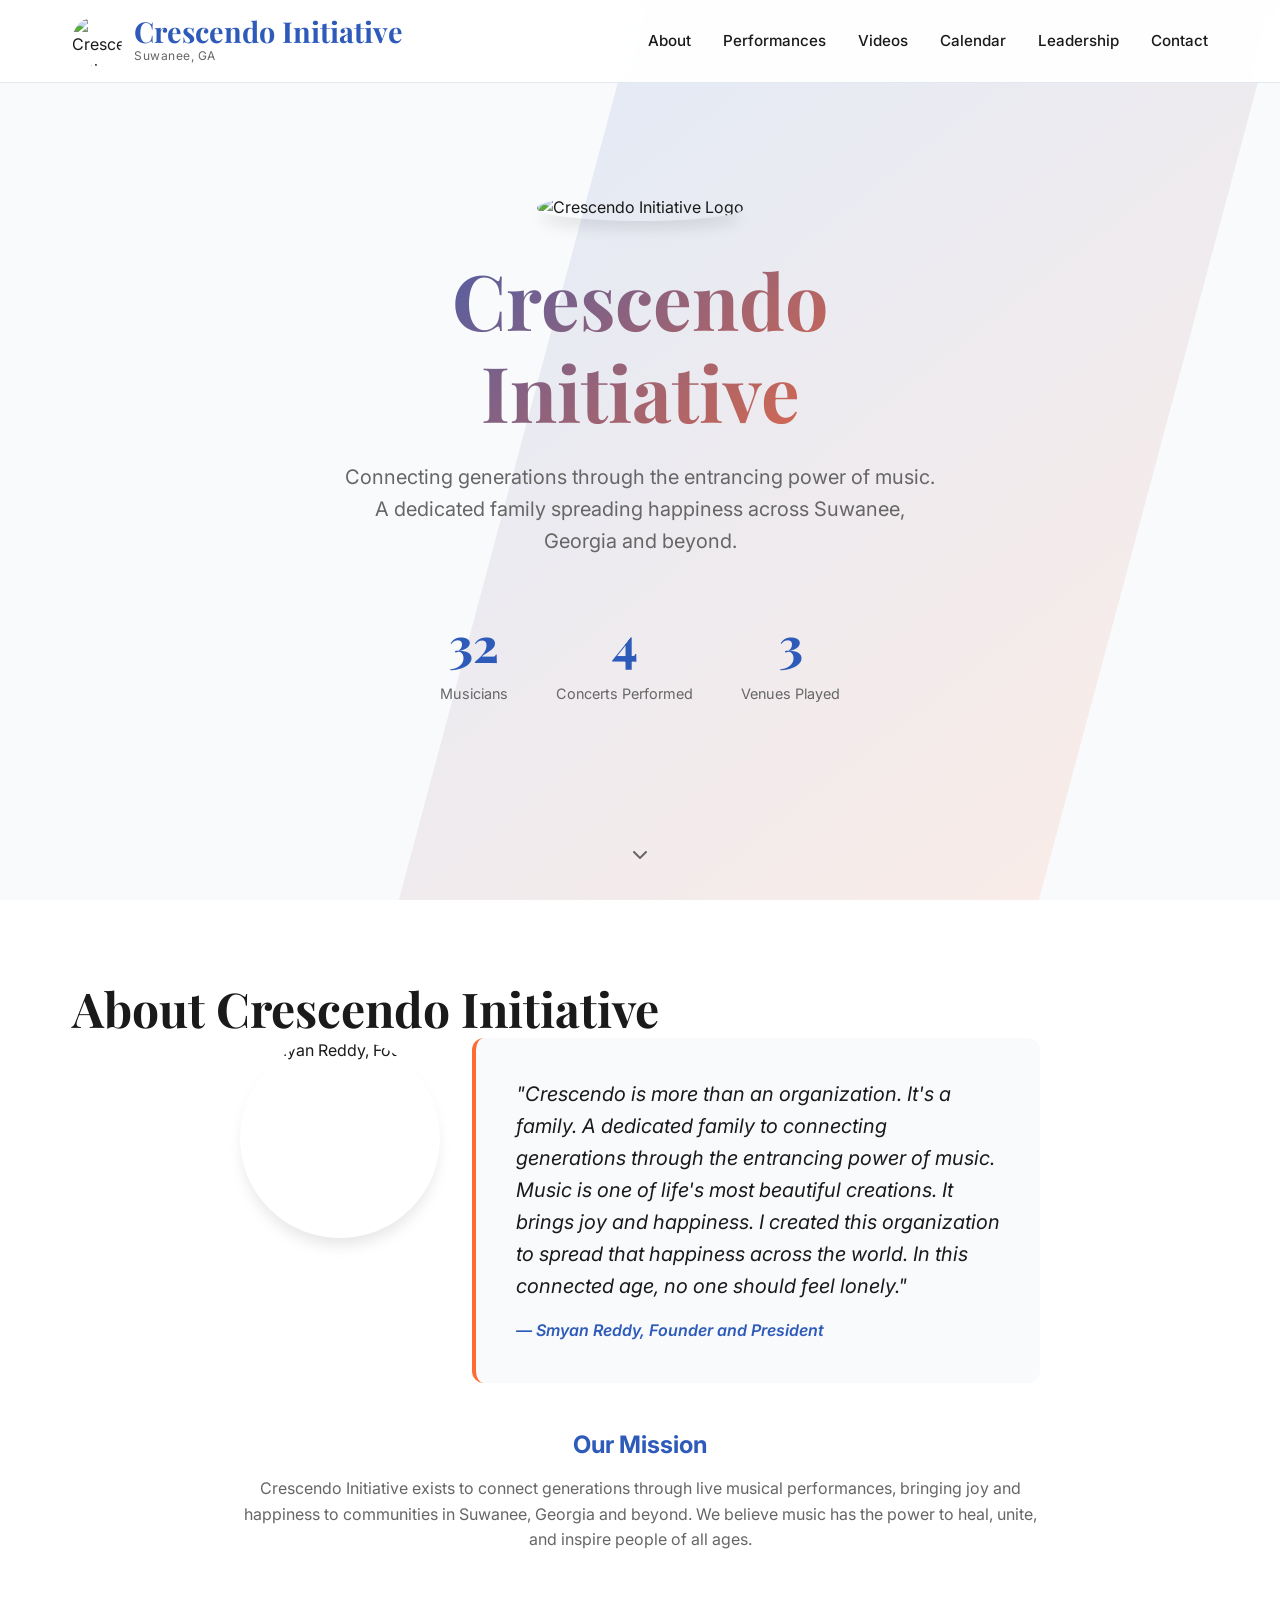
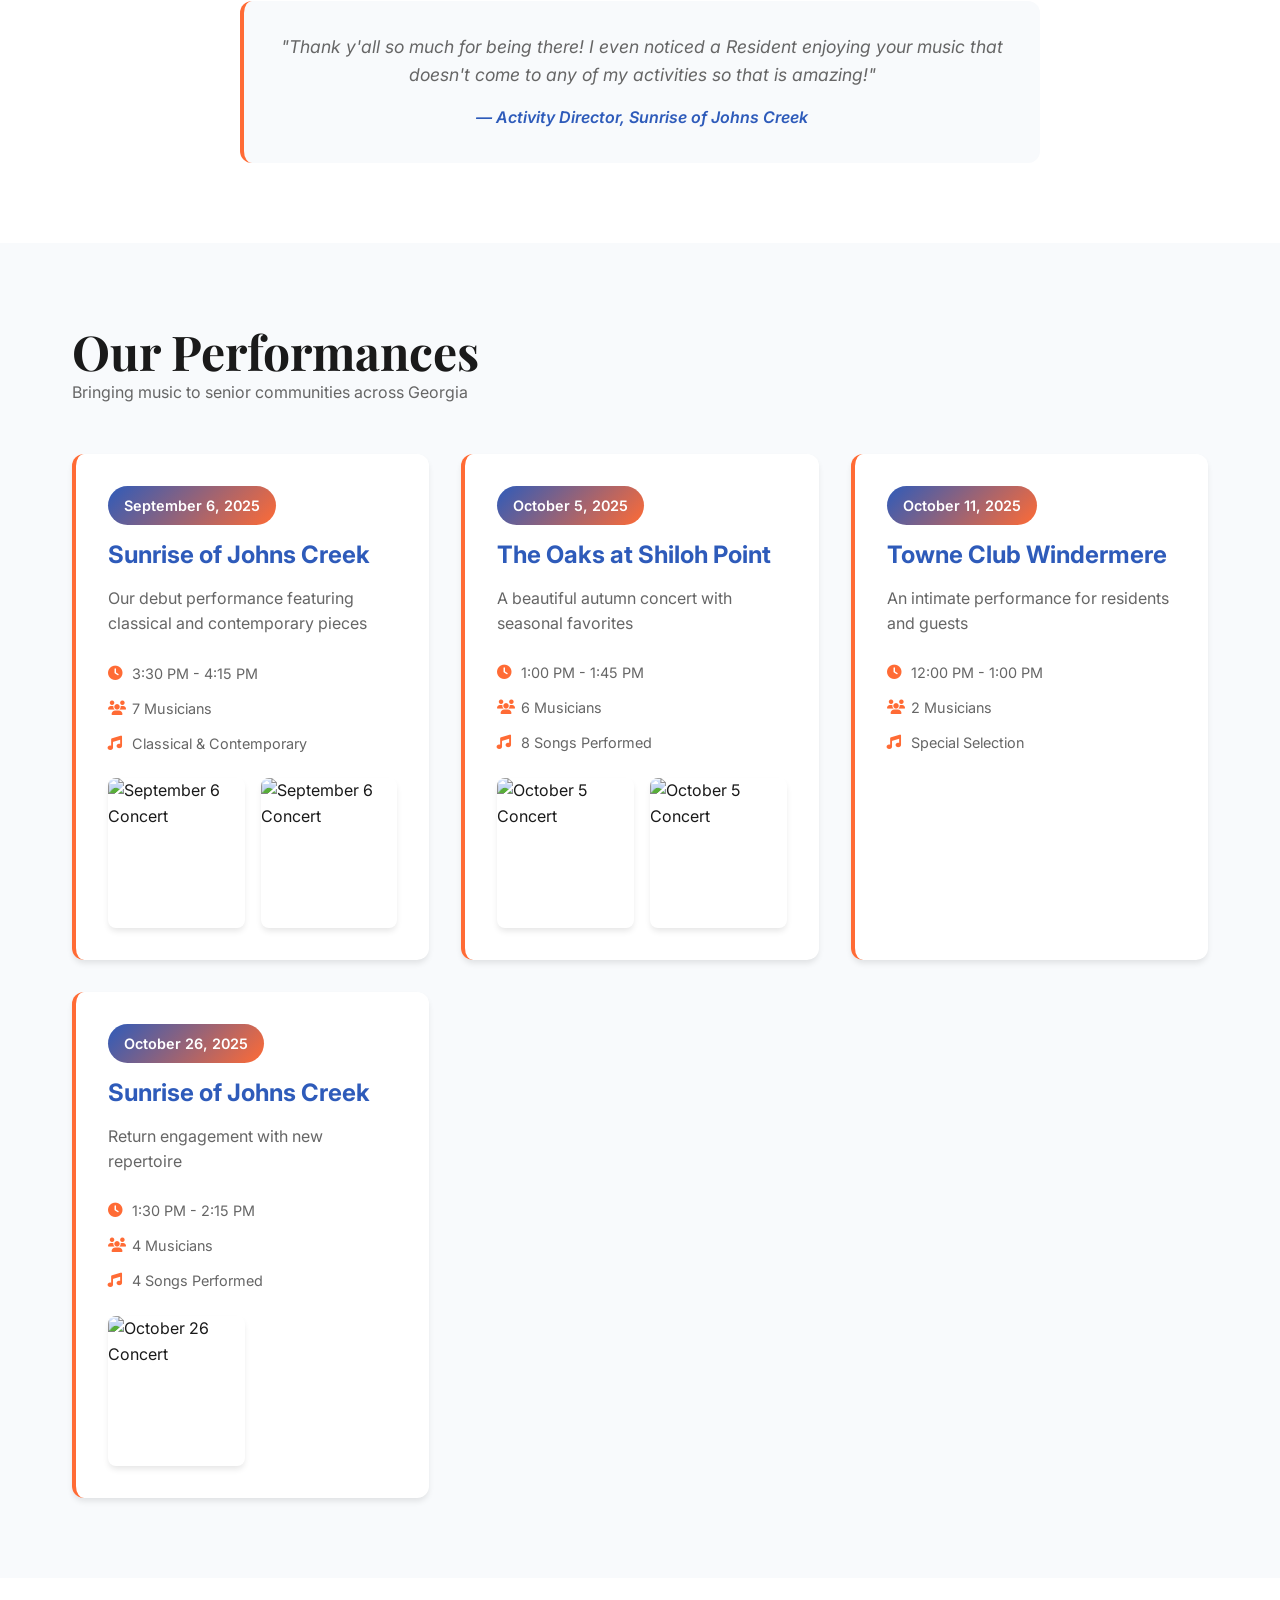
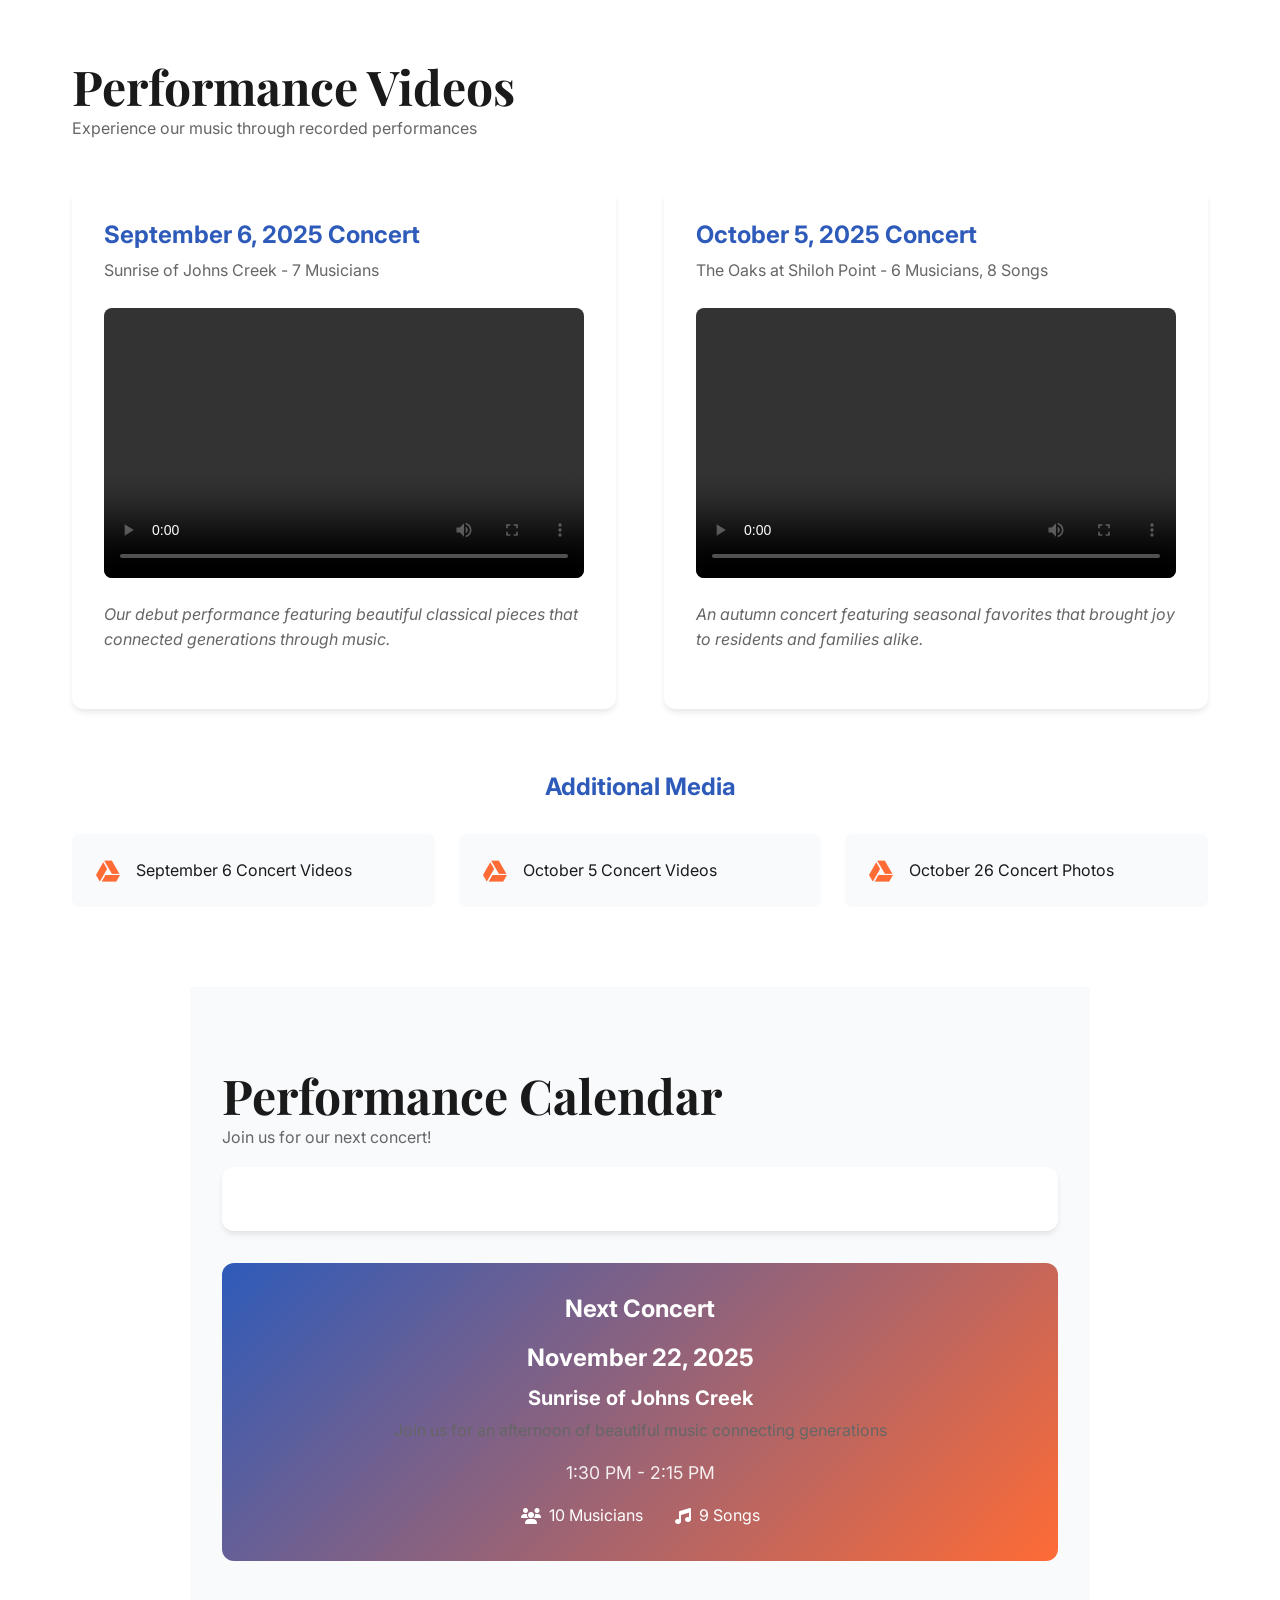
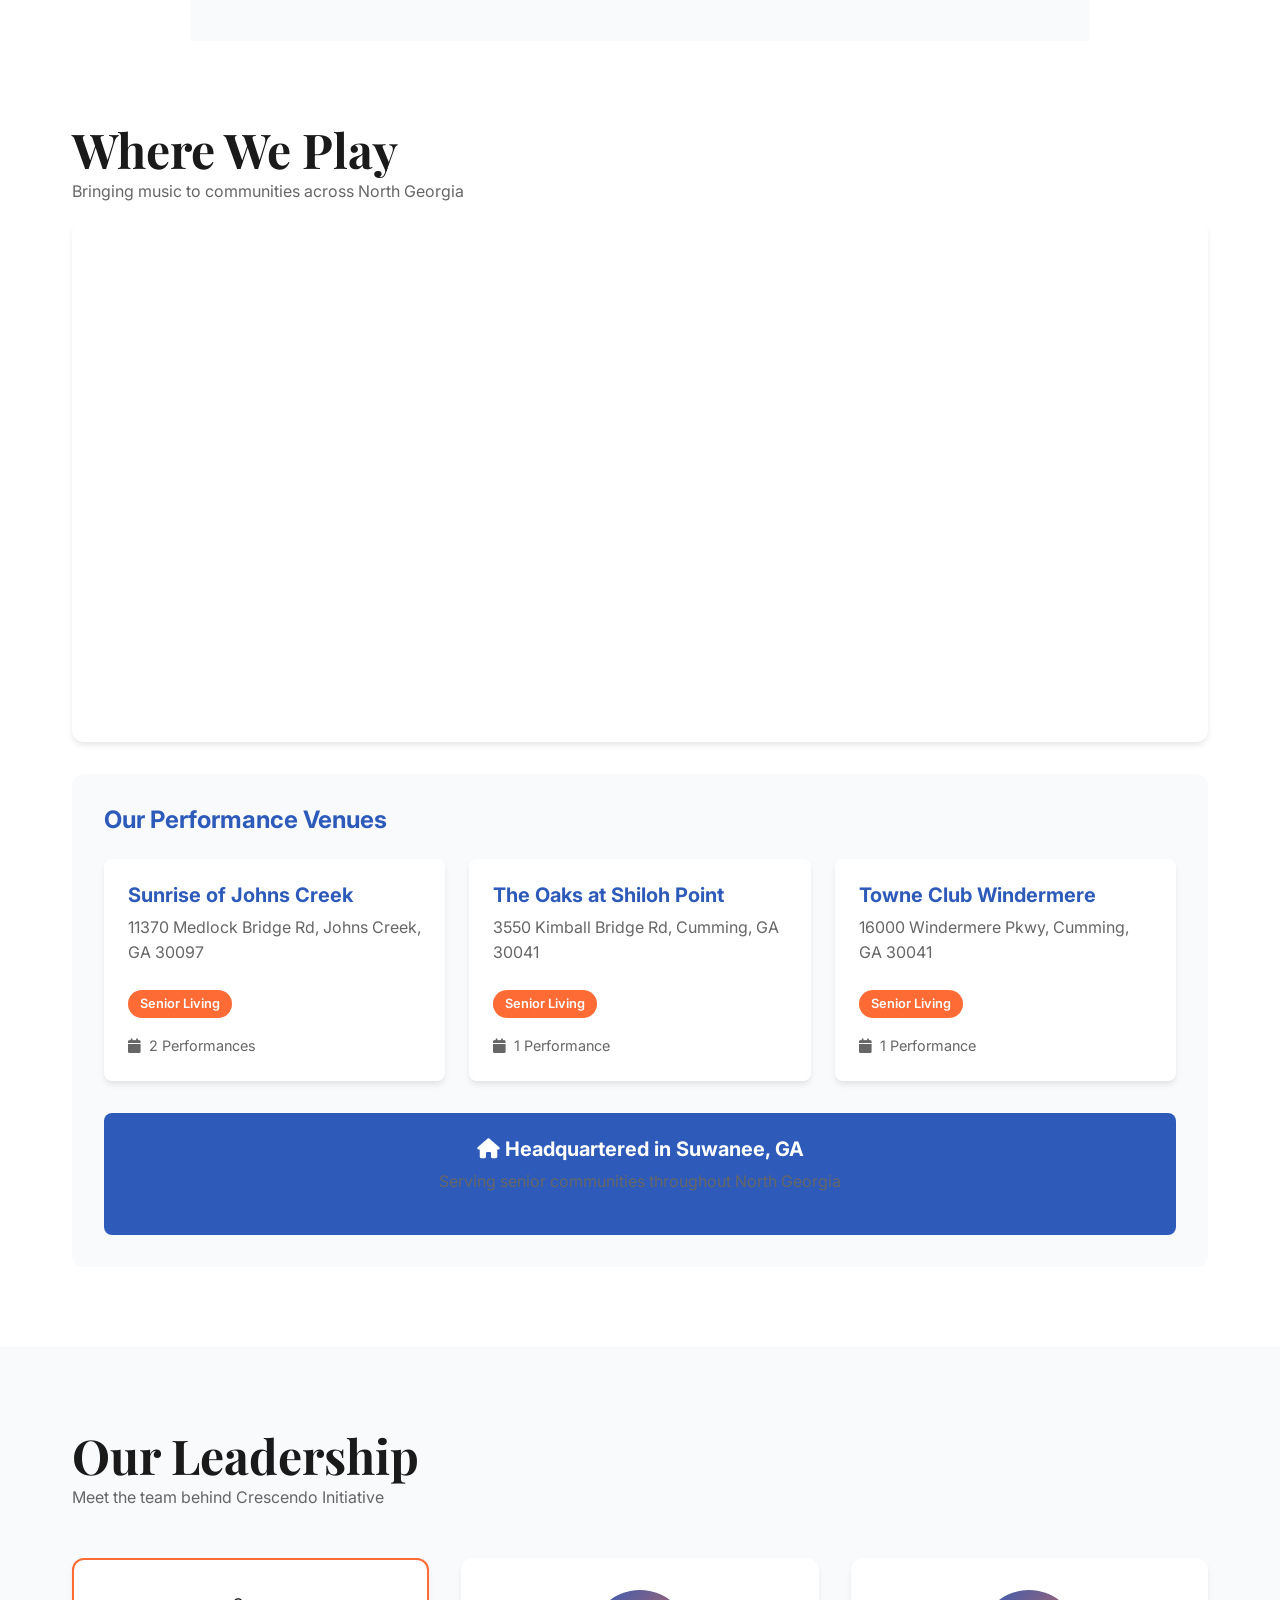
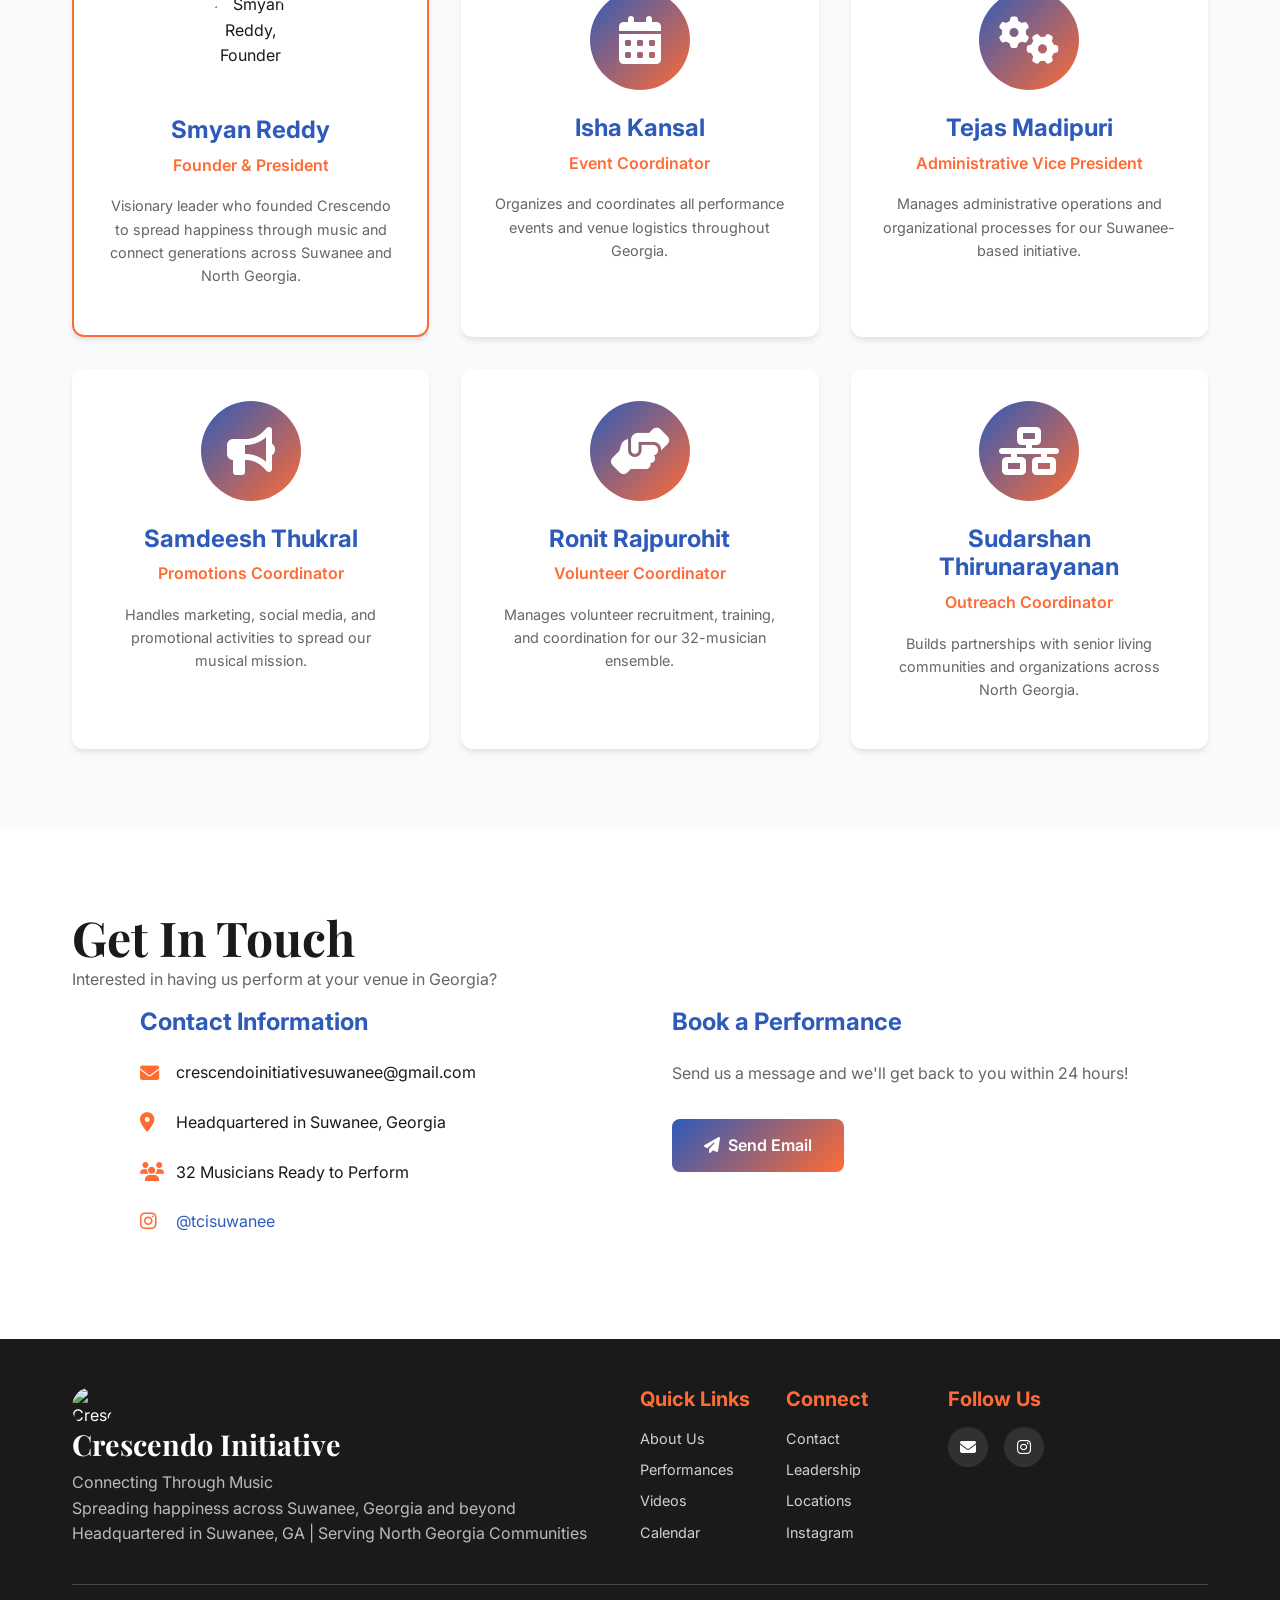
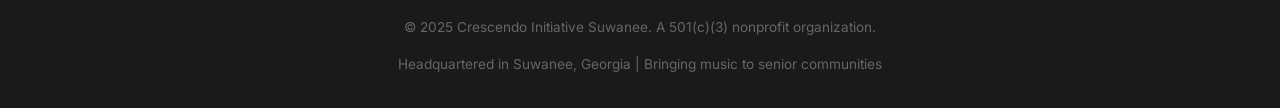
==== index.html @ d4eea83e "Add files via upload" ====
<!DOCTYPE html>
<html lang="en">
<head>
    <meta charset="UTF-8">
    <meta name="viewport" content="width=device-width, initial-scale=1.0">
    <meta name="description" content="Crescendo - Connecting generations through the entrancing power of music. A dedicated family spreading happiness across the world.">
    
    <!-- Open Graph -->
    <meta property="og:title" content="Crescendo - Connecting Through Music">
    <meta property="og:description" content="Join our musical family connecting generations through live performances in Suwanee, GA.">
    <meta property="og:type" content="website">
    <meta property="og:url" content="https://crescendoinitiativesuwanee.org">
    <meta property="og:image" content="images/logo-official.jpg">
    
    <title>Crescendo Initiative Suwanee - Connecting Through Music</title>
    
    <!-- Google Fonts -->
    <link rel="preconnect" href="https://fonts.googleapis.com">
    <link rel="preconnect" href="https://fonts.gstatic.com" crossorigin>
    <link href="https://fonts.googleapis.com/css2?family=Inter:wght@400;500;600;700;800&family=Playfair+Display:wght@400;500;600;700&display=swap" rel="stylesheet">
    
    <!-- Font Awesome -->
    <link rel="stylesheet" href="https://cdnjs.cloudflare.com/ajax/libs/font-awesome/6.4.0/css/all.min.css">
    
    <!-- AOS Animation -->
    <link href="https://unpkg.com/aos@2.3.1/dist/aos.css" rel="stylesheet">
    
    <!-- FullCalendar -->
    <link href='https://cdn.jsdelivr.net/npm/fullcalendar@5.11.3/main.min.css' rel='stylesheet' />
    
    <!-- Main CSS -->
    <link rel="stylesheet" href="style.css">
</head>
<body>
    <!-- Navigation -->
    <nav class="navbar">
        <div class="container">
            <div class="nav-brand">
                <a href="#home">
                    <img src="images/logo-official.jpg" alt="Crescendo Initiative Logo" class="logo-img">
                    <div class="logo-text">
                        <span class="logo-main">Crescendo Initiative</span>
                        <span class="logo-sub">Suwanee, GA</span>
                    </div>
                </a>
            </div>
            <ul class="nav-menu">
                <li><a href="#about">About</a></li>
                <li><a href="#performances">Performances</a></li>
                <li><a href="#videos">Videos</a></li>
                <li><a href="#calendar">Calendar</a></li>
                <li><a href="#leadership">Leadership</a></li>
                <li><a href="#contact">Contact</a></li>
            </ul>
            <div class="hamburger">
                <span></span><span></span><span></span>
            </div>
        </div>
    </nav>

    <!-- Hero Section -->
    <section id="hero" class="hero">
        <div class="hero-gradient"></div>
        <div class="container">
            <div class="hero-content" data-aos="fade-up" data-aos-duration="1000">
                <img src="images/logo-official.jpg" alt="Crescendo Initiative Logo" class="hero-logo" data-aos="zoom-in" data-aos-delay="200">
                <h1 class="hero-title">Crescendo Initiative</h1>
                <p class="hero-subtitle">Connecting generations through the entrancing power of music. A dedicated family spreading happiness across Suwanee, Georgia and beyond.</p>
                <div class="hero-stats">
                    <div class="stat-item" data-aos="fade-up" data-aos-delay="200">
                        <span class="stat-number">32</span>
                        <span class="stat-label">Musicians</span>
                    </div>
                    <div class="stat-item" data-aos="fade-up" data-aos-delay="400">
                        <span class="stat-number">4</span>
                        <span class="stat-label">Concerts Performed</span>
                    </div>
                    <div class="stat-item" data-aos="fade-up" data-aos-delay="600">
                        <span class="stat-number">3</span>
                        <span class="stat-label">Venues Played</span>
                    </div>
                </div>
            </div>
        </div>
        <div class="scroll-indicator">
            <i class="fas fa-chevron-down"></i>
        </div>
    </section>

    <!-- About Section -->
    <section id="about" class="about">
        <div class="container">
            <h2 class="section-title" data-aos="fade-up">About Crescendo Initiative</h2>
            <div class="about-content" data-aos="fade-up" data-aos-delay="200">
                <div class="founder-section">
                    <img src="images/founder-photo.jpg" alt="Smyan Reddy, Founder" class="founder-photo" data-aos="fade-right" data-aos-delay="300">
                    <div class="founder-quote" data-aos="fade-left" data-aos-delay="400">
                        <p>"Crescendo is more than an organization. It's a family. A dedicated family to connecting generations through the entrancing power of music. Music is one of life's most beautiful creations. It brings joy and happiness. I created this organization to spread that happiness across the world. In this connected age, no one should feel lonely."</p>
                        <cite>— Smyan Reddy, Founder and President</cite>
                    </div>
                </div>
                
                <div class="mission-statement" data-aos="fade-up" data-aos-delay="500">
                    <h3>Our Mission</h3>
                    <p>Crescendo Initiative exists to connect generations through live musical performances, bringing joy and happiness to communities in Suwanee, Georgia and beyond. We believe music has the power to heal, unite, and inspire people of all ages.</p>
                </div>

                <div class="testimonial" data-aos="fade-up" data-aos-delay="600">
                    <blockquote>
                        <p>"Thank y'all so much for being there! I even noticed a Resident enjoying your music that doesn't come to any of my activities so that is amazing!"</p>
                        <cite>— Activity Director, Sunrise of Johns Creek</cite>
                    </blockquote>
                </div>
            </div>
        </div>
    </section>

    <!-- Performances Section -->
    <section id="performances" class="performances">
        <div class="container">
            <h2 class="section-title" data-aos="fade-up">Our Performances</h2>
            <p class="section-subtitle" data-aos="fade-up" data-aos-delay="100">Bringing music to senior communities across Georgia</p>
            
            <div class="performance-grid">
                <div class="performance-card" data-aos="fade-up" data-aos-delay="200">
                    <div class="performance-date">September 6, 2025</div>
                    <h3>Sunrise of Johns Creek</h3>
                    <p>Our debut performance featuring classical and contemporary pieces</p>
                    <div class="performance-details">
                        <div class="detail-item"><i class="fas fa-clock"></i> 3:30 PM - 4:15 PM</div>
                        <div class="detail-item"><i class="fas fa-users"></i> 7 Musicians</div>
                        <div class="detail-item"><i class="fas fa-music"></i> Classical & Contemporary</div>
                    </div>
                    <div class="performance-images">
                        <img src="images/9-6-concert-1.jpg" alt="September 6 Concert" class="perf-img">
                        <img src="images/9-6-concert-2.jpg" alt="September 6 Concert" class="perf-img">
                    </div>
                </div>
                
                <div class="performance-card" data-aos="fade-up" data-aos-delay="300">
                    <div class="performance-date">October 5, 2025</div>
                    <h3>The Oaks at Shiloh Point</h3>
                    <p>A beautiful autumn concert with seasonal favorites</p>
                    <div class="performance-details">
                        <div class="detail-item"><i class="fas fa-clock"></i> 1:00 PM - 1:45 PM</div>
                        <div class="detail-item"><i class="fas fa-users"></i> 6 Musicians</div>
                        <div class="detail-item"><i class="fas fa-music"></i> 8 Songs Performed</div>
                    </div>
                    <div class="performance-images">
                        <img src="images/10-5-concert-1.jpg" alt="October 5 Concert" class="perf-img">
                        <img src="images/10-5-concert-2.jpg" alt="October 5 Concert" class="perf-img">
                    </div>
                </div>
                
                <div class="performance-card" data-aos="fade-up" data-aos-delay="400">
                    <div class="performance-date">October 11, 2025</div>
                    <h3>Towne Club Windermere</h3>
                    <p>An intimate performance for residents and guests</p>
                    <div class="performance-details">
                        <div class="detail-item"><i class="fas fa-clock"></i> 12:00 PM - 1:00 PM</div>
                        <div class="detail-item"><i class="fas fa-users"></i> 2 Musicians</div>
                        <div class="detail-item"><i class="fas fa-music"></i> Special Selection</div>
                    </div>
                </div>
                
                <div class="performance-card" data-aos="fade-up" data-aos-delay="500">
                    <div class="performance-date">October 26, 2025</div>
                    <h3>Sunrise of Johns Creek</h3>
                    <p>Return engagement with new repertoire</p>
                    <div class="performance-details">
                        <div class="detail-item"><i class="fas fa-clock"></i> 1:30 PM - 2:15 PM</div>
                        <div class="detail-item"><i class="fas fa-users"></i> 4 Musicians</div>
                        <div class="detail-item"><i class="fas fa-music"></i> 4 Songs Performed</div>
                    </div>
                    <div class="performance-images">
                        <img src="images/10-26-concert-1.jpg" alt="October 26 Concert" class="perf-img">
                    </div>
                </div>
            </div>
        </div>
    </section>

    <!-- Videos Section -->
    <section id="videos" class="videos">
        <div class="container">
            <h2 class="section-title" data-aos="fade-up">Performance Videos</h2>
            <p class="section-subtitle" data-aos="fade-up" data-aos-delay="100">Experience our music through recorded performances</p>
            
            <div class="video-grid">
                <div class="video-card" data-aos="fade-up" data-aos-delay="200">
                    <h3>September 6, 2025 Concert</h3>
                    <p>Sunrise of Johns Creek - 7 Musicians</p>
                    <div class="video-container">
                        <video controls class="performance-video">
                            <source src="videos/PXL_20250906_195854776.mp4" type="video/mp4">
                            Your browser does not support the video tag.
                        </video>
                    </div>
                    <p class="video-description">Our debut performance featuring beautiful classical pieces that connected generations through music.</p>
                </div>
                
                <div class="video-card" data-aos="fade-up" data-aos-delay="300">
                    <h3>October 5, 2025 Concert</h3>
                    <p>The Oaks at Shiloh Point - 6 Musicians, 8 Songs</p>
                    <div class="video-container">
                        <video controls class="performance-video">
                            <source src="videos/IMG_4737.mp4" type="video/mp4">
                            Your browser does not support the video tag.
                        </video>
                    </div>
                    <p class="video-description">An autumn concert featuring seasonal favorites that brought joy to residents and families alike.</p>
                </div>
            </div>
            
            <div class="additional-media" data-aos="fade-up" data-aos-delay="400">
                <h3>Additional Media</h3>
                <div class="media-grid">
                    <a href="https://drive.google.com/drive/folders/1zQuCIrI3gsLiifaATufUzwtWDkfSWtJx" target="_blank" class="media-link">
                        <i class="fab fa-google-drive"></i>
                        <span>September 6 Concert Videos</span>
                    </a>
                    <a href="https://drive.google.com/drive/folders/1uUNhIDIe1tjMp_PrNRhD8-PblmOgodFT" target="_blank" class="media-link">
                        <i class="fab fa-google-drive"></i>
                        <span>October 5 Concert Videos</span>
                    </a>
                    <a href="https://drive.google.com/drive/folders/1cYcst1uIUwegmju_x4efDZX5OzLTi2r-" target="_blank" class="media-link">
                        <i class="fab fa-google-drive"></i>
                        <span>October 26 Concert Photos</span>
                    </a>
                </div>
            </div>
        </div>
    </section>

    <!-- Calendar Section -->
    <section id="calendar" class="calendar-section">
        <div class="container">
            <h2 class="section-title" data-aos="fade-up">Performance Calendar</h2>
            <p class="section-subtitle" data-aos="fade-up" data-aos-delay="100">Join us for our next concert!</p>
            
            <div class="calendar-container" data-aos="fade-up" data-aos-delay="200">
                <div id="calendar"></div>
            </div>
            
            <div class="next-concert" data-aos="fade-up" data-aos-delay="300">
                <h3>Next Concert</h3>
                <div class="concert-details">
                    <div class="concert-date">November 22, 2025</div>
                    <h4>Sunrise of Johns Creek</h4>
                    <p>Join us for an afternoon of beautiful music connecting generations</p>
                    <div class="concert-time">1:30 PM - 2:15 PM</div>
                    <div class="concert-stats">
                        <span><i class="fas fa-users"></i> 10 Musicians</span>
                        <span><i class="fas fa-music"></i> 9 Songs</span>
                    </div>
                </div>
            </div>
        </div>
    </section>

    <!-- Map Section -->
    <section id="map" class="map-section">
        <div class="container">
            <h2 class="section-title" data-aos="fade-up">Where We Play</h2>
            <p class="section-subtitle" data-aos="fade-up" data-aos-delay="100">Bringing music to communities across North Georgia</p>
            
            <div class="map-container" data-aos="fade-up" data-aos-delay="200">
                <iframe src="https://www.google.com/maps/embed?pb=!1m16!1m12!1m3!1d13206.87646542862!2d-84.22332301909178!3d34.051271829809!2m3!1f0!2f0!3f0!3m2!1i1024!2i768!4f13.1!2m1!1ssunrise%20of%20johns%20creek%2C%20the%20oaks%20at%20shiloh%20point%2C%20towne%20club%20windermere!5e0!3m2!1sen!2sus!4v1704067200000" 
                        width="100%" 
                        height="450" 
                        style="border:0;" 
                        allowfullscreen="" 
                        loading="lazy" 
                        referrerpolicy="no-referrer-when-downgrade">
                </iframe>
            </div>
            
            <div class="venues-list" data-aos="fade-up" data-aos-delay="300">
                <h3>Our Performance Venues</h3>
                <div class="venue-grid">
                    <div class="venue-item">
                        <h4>Sunrise of Johns Creek</h4>
                        <p>11370 Medlock Bridge Rd, Johns Creek, GA 30097</p>
                        <span class="venue-type">Senior Living</span>
                        <div class="venue-stats">
                            <span><i class="fas fa-calendar"></i> 2 Performances</span>
                        </div>
                    </div>
                    <div class="venue-item">
                        <h4>The Oaks at Shiloh Point</h4>
                        <p>3550 Kimball Bridge Rd, Cumming, GA 30041</p>
                        <span class="venue-type">Senior Living</span>
                        <div class="venue-stats">
                            <span><i class="fas fa-calendar"></i> 1 Performance</span>
                        </div>
                    </div>
                    <div class="venue-item">
                        <h4>Towne Club Windermere</h4>
                        <p>16000 Windermere Pkwy, Cumming, GA 30041</p>
                        <span class="venue-type">Senior Living</span>
                        <div class="venue-stats">
                            <span><i class="fas fa-calendar"></i> 1 Performance</span>
                        </div>
                    </div>
                </div>
                <div class="headquarters-info">
                    <h4><i class="fas fa-home"></i> Headquartered in Suwanee, GA</h4>
                    <p>Serving senior communities throughout North Georgia</p>
                </div>
            </div>
        </div>
    </section>

    <!-- Leadership Section -->
    <section id="leadership" class="leadership">
        <div class="container">
            <h2 class="section-title" data-aos="fade-up">Our Leadership</h2>
            <p class="section-subtitle" data-aos="fade-up" data-aos-delay="100">Meet the team behind Crescendo Initiative</p>
            
            <div class="leadership-grid">
                <!-- Founder -->
                <div class="leader-card founder" data-aos="fade-up" data-aos-delay="200">
                    <div class="leader-avatar">
                        <img src="images/founder-photo.jpg" alt="Smyan Reddy, Founder" class="leader-img">
                    </div>
                    <h3>Smyan Reddy</h3>
                    <p class="leader-title">Founder & President</p>
                    <p class="leader-bio">Visionary leader who founded Crescendo to spread happiness through music and connect generations across Suwanee and North Georgia.</p>
                </div>
                
                <!-- Leadership Team -->
                <div class="leader-card" data-aos="fade-up" data-aos-delay="300">
                    <div class="leader-avatar">
                        <i class="fas fa-calendar-alt"></i>
                    </div>
                    <h3>Isha Kansal</h3>
                    <p class="leader-title">Event Coordinator</p>
                    <p class="leader-bio">Organizes and coordinates all performance events and venue logistics throughout Georgia.</p>
                </div>
                
                <div class="leader-card" data-aos="fade-up" data-aos-delay="400">
                    <div class="leader-avatar">
                        <i class="fas fa-cogs"></i>
                    </div>
                    <h3>Tejas Madipuri</h3>
                    <p class="leader-title">Administrative Vice President</p>
                    <p class="leader-bio">Manages administrative operations and organizational processes for our Suwanee-based initiative.</p>
                </div>
                
                <div class="leader-card" data-aos="fade-up" data-aos-delay="500">
                    <div class="leader-avatar">
                        <i class="fas fa-bullhorn"></i>
                    </div>
                    <h3>Samdeesh Thukral</h3>
                    <p class="leader-title">Promotions Coordinator</p>
                    <p class="leader-bio">Handles marketing, social media, and promotional activities to spread our musical mission.</p>
                </div>
                
                <div class="leader-card" data-aos="fade-up" data-aos-delay="600">
                    <div class="leader-avatar">
                        <i class="fas fa-hands-helping"></i>
                    </div>
                    <h3>Ronit Rajpurohit</h3>
                    <p class="leader-title">Volunteer Coordinator</p>
                    <p class="leader-bio">Manages volunteer recruitment, training, and coordination for our 32-musician ensemble.</p>
                </div>
                
                <div class="leader-card" data-aos="fade-up" data-aos-delay="700">
                    <div class="leader-avatar">
                        <i class="fas fa-network-wired"></i>
                    </div>
                    <h3>Sudarshan Thirunarayanan</h3>
                    <p class="leader-title">Outreach Coordinator</p>
                    <p class="leader-bio">Builds partnerships with senior living communities and organizations across North Georgia.</p>
                </div>
            </div>
        </div>
    </section>

    <!-- Contact Section -->
    <section id="contact" class="contact">
        <div class="container">
            <h2 class="section-title" data-aos="fade-up">Get In Touch</h2>
            <p class="section-subtitle" data-aos="fade-up" data-aos-delay="100">Interested in having us perform at your venue in Georgia?</p>
            
            <div class="contact-content" data-aos="fade-up" data-aos-delay="200">
                <div class="contact-info">
                    <h3>Contact Information</h3>
                    <div class="contact-item">
                        <i class="fas fa-envelope"></i>
                        <span>crescendoinitiativesuwanee@gmail.com</span>
                    </div>
                    <div class="contact-item">
                        <i class="fas fa-map-marker-alt"></i>
                        <span>Headquartered in Suwanee, Georgia</span>
                    </div>
                    <div class="contact-item">
                        <i class="fas fa-users"></i>
                        <span>32 Musicians Ready to Perform</span>
                    </div>
                    <div class="contact-item">
                        <i class="fab fa-instagram"></i>
                        <a href="https://www.instagram.com/tcisuwanee/" target="_blank">@tcisuwanee</a>
                    </div>
                </div>
                
                <div class="contact-form">
                    <h3>Book a Performance</h3>
                    <p>Send us a message and we'll get back to you within 24 hours!</p>
                    <a href="mailto:crescendoinitiativesuwanee@gmail.com?subject=Performance Booking Request" class="btn-contact">
                        <i class="fas fa-paper-plane"></i> Send Email
                    </a>
                </div>
            </div>
        </div>
    </section>

    <!-- Footer -->
    <footer class="footer">
        <div class="container">
            <div class="footer-content">
                <div class="footer-brand">
                    <img src="images/logo-official.jpg" alt="Crescendo Initiative Logo" class="footer-logo">
                    <h3>Crescendo Initiative</h3>
                    <p>Connecting Through Music</p>
                    <p>Spreading happiness across Suwanee, Georgia and beyond</p>
                    <p>Headquartered in Suwanee, GA | Serving North Georgia Communities</p>
                </div>
                <div class="footer-links">
                    <div class="link-group">
                        <h4>Quick Links</h4>
                        <a href="#about">About Us</a>
                        <a href="#performances">Performances</a>
                        <a href="#videos">Videos</a>
                        <a href="#calendar">Calendar</a>
                    </div>
                    <div class="link-group">
                        <h4>Connect</h4>
                        <a href="#contact">Contact</a>
                        <a href="#leadership">Leadership</a>
                        <a href="#map">Locations</a>
                        <a href="https://www.instagram.com/tcisuwanee/" target="_blank">Instagram</a>
                    </div>
                </div>
                <div class="footer-social">
                    <h4>Follow Us</h4>
                    <div class="social-links">
                        <a href="mailto:crescendoinitiativesuwanee@gmail.com"><i class="fas fa-envelope"></i></a>
                        <a href="https://www.instagram.com/tcisuwanee/" target="_blank"><i class="fab fa-instagram"></i></a>
                    </div>
                </div>
            </div>
            <div class="footer-bottom">
                <p>&copy; 2025 Crescendo Initiative Suwanee. A 501(c)(3) nonprofit organization.</p>
                <p>Headquartered in Suwanee, Georgia | Bringing music to senior communities</p>
            </div>
        </div>
    </footer>

    <!-- Scripts -->
    <script src="https://unpkg.com/aos@2.3.1/dist/aos.js"></script>
    <script src='https://cdn.jsdelivr.net/npm/fullcalendar@5.11.3/main.min.js'></script>
    <script src="script.js"></script>
</body>
</html>
---- style.css ----
/* ==========================================
   Crescendo Initiative - Connecting Through Music
   Complete CSS Stylesheet with Logo Colors
   ========================================== */

:root {
    --primary-blue: #2E5BBA;
    --accent-orange: #FF6B35;
    --text-dark: #1a1a1a;
    --text-light: #666;
    --bg-light: #f8fafc;
    --bg-white: #ffffff;
    --border-light: #e2e8f0;
    --shadow: 0 4px 6px -1px rgba(0, 0, 0, 0.1);
    --shadow-lg: 0 10px 15px -3px rgba(0, 0, 0, 0.1);
    --gradient: linear-gradient(135deg, var(--primary-blue) 0%, var(--accent-orange) 100%);
    --font-display: 'Playfair Display', serif;
    --font-body: 'Inter', sans-serif;
}

* {
    margin: 0;
    padding: 0;
    box-sizing: border-box;
}

html {
    scroll-behavior: smooth;
}

body {
    font-family: var(--font-body);
    line-height: 1.6;
    color: var(--text-dark);
    overflow-x: hidden;
}

.container {
    max-width: 1200px;
    margin: 0 auto;
    padding: 0 2rem;
}

h1, h2, h3, h4 {
    font-weight: 700;
    line-height: 1.2;
}

h1 { 
    font-family: var(--font-display);
    font-size: clamp(3rem, 6vw, 5rem); 
}
h2 { 
    font-family: var(--font-display);
    font-size: clamp(2rem, 4vw, 3rem); 
}
h3 { font-size: 1.5rem; }
h4 { font-size: 1.25rem; }

p {
    margin-bottom: 1rem;
    color: var(--text-light);
}

a {
    text-decoration: none;
    color: inherit;
    transition: all 0.3s ease;
}

/* Buttons */
.btn-primary, .btn-hero-primary, .btn-cta-primary, .btn-video, .btn-contact {
    display: inline-block;
    padding: 0.875rem 2rem;
    background: var(--gradient);
    color: white;
    border: none;
    border-radius: 8px;
    font-weight: 600;
    cursor: pointer;
    transition: transform 0.2s, box-shadow 0.2s;
}

.btn-primary:hover, .btn-hero-primary:hover, .btn-cta-primary:hover, .btn-video:hover, .btn-contact:hover {
    transform: translateY(-2px);
    box-shadow: var(--shadow-lg);
}

.btn-secondary, .btn-hero-secondary, .btn-cta-secondary {
    display: inline-block;
    padding: 0.875rem 2rem;
    background: transparent;
    color: var(--primary-blue);
    border: 2px solid var(--primary-blue);
    border-radius: 8px;
    font-weight: 600;
    cursor: pointer;
    transition: all 0.3s ease;
}

.btn-secondary:hover, .btn-hero-secondary:hover, .btn-cta-secondary:hover {
    background: var(--primary-blue);
    color: white;
}

/* Navigation */
.navbar {
    position: fixed;
    top: 0;
    width: 100%;
    background: rgba(255, 255, 255, 0.95);
    backdrop-filter: blur(10px);
    border-bottom: 1px solid var(--border-light);
    z-index: 1000;
    transition: all 0.3s ease;
}

.navbar.scrolled {
    box-shadow: var(--shadow);
}

.navbar .container {
    display: flex;
    justify-content: space-between;
    align-items: center;
    padding: 1rem 2rem;
}

.nav-brand a {
    display: flex;
    align-items: center;
    gap: 0.75rem;
}

.logo-img {
    width: 50px;
    height: 50px;
    border-radius: 50%;
    object-fit: cover;
}

.logo-text {
    display: flex;
    flex-direction: column;
}

.logo-main {
    font-family: var(--font-display);
    font-size: 1.8rem;
    font-weight: 700;
    color: var(--primary-blue);
    line-height: 1;
}

.logo-sub {
    font-size: 0.75rem;
    color: var(--text-light);
    letter-spacing: 0.5px;
}

.nav-menu {
    display: flex;
    list-style: none;
    gap: 2rem;
    align-items: center;
}

.nav-menu a {
    font-weight: 500;
    color: var(--text-dark);
    position: relative;
    font-size: 0.95rem;
}

.nav-menu a:hover {
    color: var(--primary-blue);
}

.nav-menu a::after {
    content: '';
    position: absolute;
    bottom: -5px;
    left: 0;
    width: 0;
    height: 2px;
    background: var(--primary-blue);
    transition: width 0.3s ease;
}

.nav-menu a:hover::after {
    width: 100%;
}

.hamburger {
    display: none;
    flex-direction: column;
    cursor: pointer;
    gap: 4px;
}

.hamburger span {
    width: 25px;
    height: 3px;
    background: var(--text-dark);
    transition: all 0.3s ease;
}

/* Hero Section */
.hero {
    min-height: 100vh;
    display: flex;
    align-items: center;
    position: relative;
    background: var(--bg-light);
    overflow: hidden;
}

.hero-gradient {
    position: absolute;
    top: 0;
    right: 0;
    width: 50%;
    height: 100%;
    background: var(--gradient);
    opacity: 0.1;
    transform: skewX(-15deg);
    transform-origin: top right;
}

.hero-content {
    position: relative;
    z-index: 1;
    max-width: 700px;
    text-align: center;
    margin: 0 auto;
}

.hero-logo {
    width: 120px;
    height: 120px;
    border-radius: 50%;
    object-fit: cover;
    margin-bottom: 2rem;
    box-shadow: var(--shadow-lg);
}

.hero-title {
    margin-bottom: 1.5rem;
    background: var(--gradient);
    -webkit-background-clip: text;
    -webkit-text-fill-color: transparent;
    background-clip: text;
    font-family: var(--font-display);
}

.hero-subtitle {
    font-size: 1.25rem;
    margin-bottom: 2rem;
    color: var(--text-light);
    max-width: 600px;
    margin-left: auto;
    margin-right: auto;
}

.hero-stats {
    display: flex;
    gap: 3rem;
    margin-top: 3rem;
    justify-content: center;
}

.stat-item {
    display: flex;
    flex-direction: column;
    align-items: center;
}

.stat-number {
    font-size: 3rem;
    font-weight: 800;
    color: var(--primary-blue);
    font-family: var(--font-display);
}

.stat-label {
    font-size: 0.9rem;
    color: var(--text-light);
}

.scroll-indicator {
    position: absolute;
    bottom: 2rem;
    left: 50%;
    transform: translateX(-50%);
    animation: bounce 2s infinite;
    color: var(--text-light);
}

@keyframes bounce {
    0%, 20%, 50%, 80%, 100% { transform: translateX(-50%) translateY(0); }
    40% { transform: translateX(-50%) translateY(-10px); }
    60% { transform: translateX(-50%) translateY(-5px); }
}

/* About Section */
.about {
    padding: 5rem 0;
    background: var(--bg-white);
}

.about-content {
    max-width: 800px;
    margin: 0 auto;
    text-align: center;
}

.founder-section {
    display: grid;
    grid-template-columns: 200px 1fr;
    gap: 2rem;
    align-items: start;
    margin-bottom: 3rem;
}

.founder-photo {
    width: 200px;
    height: 200px;
    border-radius: 50%;
    object-fit: cover;
    box-shadow: var(--shadow-lg);
}

.founder-quote {
    background: var(--bg-light);
    padding: 2.5rem;
    border-radius: 12px;
    border-left: 4px solid var(--accent-orange);
    text-align: left;
}

.founder-quote p {
    font-size: 1.25rem;
    font-style: italic;
    color: var(--text-dark);
    margin-bottom: 1rem;
    line-height: 1.6;
}

.founder-quote cite {
    font-weight: 600;
    color: var(--primary-blue);
}

.mission-statement {
    margin-bottom: 3rem;
}

.mission-statement h3 {
    color: var(--primary-blue);
    margin-bottom: 1rem;
}

.testimonial {
    background: var(--bg-light);
    padding: 2rem;
    border-radius: 12px;
    border-left: 4px solid var(--accent-orange);
}

.testimonial blockquote {
    margin: 0;
}

.testimonial p {
    font-style: italic;
    font-size: 1.1rem;
    margin-bottom: 1rem;
}

.testimonial cite {
    font-weight: 600;
    color: var(--primary-blue);
}

/* Performances Section */
.performances {
    padding: 5rem 0;
    background: var(--bg-light);
}

.performance-grid {
    display: grid;
    grid-template-columns: repeat(auto-fit, minmax(350px, 1fr));
    gap: 2rem;
    margin-top: 3rem;
}

.performance-card {
    background: white;
    padding: 2rem;
    border-radius: 12px;
    box-shadow: var(--shadow);
    transition: transform 0.3s, box-shadow 0.3s;
    border-left: 4px solid var(--accent-orange);
}

.performance-card:hover {
    transform: translateY(-5px);
    box-shadow: var(--shadow-lg);
}

.performance-date {
    background: var(--gradient);
    color: white;
    padding: 0.5rem 1rem;
    border-radius: 20px;
    font-size: 0.9rem;
    font-weight: 600;
    display: inline-block;
    margin-bottom: 1rem;
}

.performance-card h3 {
    color: var(--primary-blue);
    margin-bottom: 1rem;
}

.performance-details {
    display: grid;
    gap: 0.75rem;
    margin: 1.5rem 0;
}

.detail-item {
    display: flex;
    align-items: center;
    gap: 0.5rem;
    color: var(--text-light);
    font-size: 0.9rem;
}

.detail-item i {
    color: var(--accent-orange);
    width: 16px;
}

.performance-images {
    display: grid;
    grid-template-columns: 1fr 1fr;
    gap: 1rem;
    margin-top: 1.5rem;
}

.perf-img {
    width: 100%;
    height: 150px;
    object-fit: cover;
    border-radius: 8px;
    box-shadow: var(--shadow);
}

/* Videos Section */
.videos {
    padding: 5rem 0;
    background: var(--bg-white);
}

.video-grid {
    display: grid;
    grid-template-columns: repeat(auto-fit, minmax(500px, 1fr));
    gap: 3rem;
    margin-top: 3rem;
}

.video-card {
    background: white;
    padding: 2rem;
    border-radius: 12px;
    box-shadow: var(--shadow);
}

.video-card h3 {
    color: var(--primary-blue);
    margin-bottom: 0.5rem;
}

.video-card p {
    color: var(--text-light);
    margin-bottom: 1.5rem;
}

.video-container {
    position: relative;
    padding-bottom: 56.25%; /* 16:9 aspect ratio */
    height: 0;
    overflow: hidden;
    border-radius: 8px;
    margin-bottom: 1.5rem;
}

.performance-video {
    position: absolute;
    top: 0;
    left: 0;
    width: 100%;
    height: 100%;
    object-fit: cover;
}

.video-description {
    font-style: italic;
    color: var(--text-light);
    line-height: 1.6;
}

.additional-media {
    margin-top: 4rem;
    text-align: center;
}

.additional-media h3 {
    color: var(--primary-blue);
    margin-bottom: 2rem;
}

.media-grid {
    display: grid;
    grid-template-columns: repeat(auto-fit, minmax(250px, 1fr));
    gap: 1.5rem;
}

.media-link {
    display: flex;
    align-items: center;
    gap: 1rem;
    padding: 1.5rem;
    background: var(--bg-light);
    border-radius: 8px;
    text-decoration: none;
    color: var(--text-dark);
    transition: all 0.3s ease;
}

.media-link:hover {
    background: var(--primary-blue);
    color: white;
    transform: translateY(-2px);
}

.media-link i {
    font-size: 1.5rem;
    color: var(--accent-orange);
}

.media-link:hover i {
    color: white;
}

/* Calendar Section */
.calendar-section {
    padding: 5rem 0;
    background: var(--bg-light);
}

.calendar-container {
    background: white;
    padding: 2rem;
    border-radius: 12px;
    box-shadow: var(--shadow);
    margin-bottom: 2rem;
}

#calendar {
    max-width: 900px;
    margin: 0 auto;
}

.next-concert {
    background: var(--gradient);
    color: white;
    padding: 2rem;
    border-radius: 12px;
    text-align: center;
}

.next-concert h3 {
    margin-bottom: 1rem;
}

.concert-date {
    font-size: 1.5rem;
    font-weight: 700;
    margin-bottom: 0.5rem;
}

.concert-details h4 {
    margin-bottom: 0.5rem;
}

.concert-time {
    font-size: 1.1rem;
    opacity: 0.9;
}

.concert-stats {
    display: flex;
    gap: 2rem;
    justify-content: center;
    margin-top: 1rem;
}

.concert-stats span {
    display: flex;
    align-items: center;
    gap: 0.5rem;
}

/* Map Section */
.map-section {
    padding: 5rem 0;
    background: var(--bg-white);
}

.map-container {
    background: white;
    padding: 2rem;
    border-radius: 12px;
    box-shadow: var(--shadow);
    margin-bottom: 2rem;
}

.venues-list {
    background: var(--bg-light);
    padding: 2rem;
    border-radius: 12px;
}

.venues-list h3 {
    color: var(--primary-blue);
    margin-bottom: 1.5rem;
}

.venue-grid {
    display: grid;
    grid-template-columns: repeat(auto-fit, minmax(300px, 1fr));
    gap: 1.5rem;
    margin-bottom: 2rem;
}

.venue-item {
    background: white;
    padding: 1.5rem;
    border-radius: 8px;
    box-shadow: var(--shadow);
}

.venue-item h4 {
    color: var(--primary-blue);
    margin-bottom: 0.5rem;
}

.venue-type {
    background: var(--accent-orange);
    color: white;
    padding: 0.25rem 0.75rem;
    border-radius: 15px;
    font-size: 0.8rem;
    font-weight: 600;
    display: inline-block;
    margin-top: 0.5rem;
}

.venue-stats {
    margin-top: 1rem;
}

.venue-stats span {
    display: flex;
    align-items: center;
    gap: 0.5rem;
    color: var(--text-light);
    font-size: 0.9rem;
}

.headquarters-info {
    background: var(--primary-blue);
    color: white;
    padding: 1.5rem;
    border-radius: 8px;
    text-align: center;
}

.headquarters-info h4 {
    margin-bottom: 0.5rem;
}

/* Leadership Section */
.leadership {
    padding: 5rem 0;
    background: var(--bg-light);
}

.leadership-grid {
    display: grid;
    grid-template-columns: repeat(auto-fit, minmax(300px, 1fr));
    gap: 2rem;
    margin-top: 3rem;
}

.leader-card {
    background: white;
    padding: 2rem;
    border-radius: 12px;
    box-shadow: var(--shadow);
    text-align: center;
    transition: transform 0.3s, box-shadow 0.3s;
}

.leader-card:hover {
    transform: translateY(-5px);
    box-shadow: var(--shadow-lg);
}

.leader-card.founder {
    border: 2px solid var(--accent-orange);
}

.leader-avatar {
    width: 100px;
    height: 100px;
    border-radius: 50%;
    margin: 0 auto 1.5rem;
    overflow: hidden;
}

.leader-img {
    width: 100%;
    height: 100%;
    object-fit: cover;
}

.leader-avatar i {
    font-size: 3rem;
    color: white;
    display: flex;
    align-items: center;
    justify-content: center;
    height: 100%;
    background: var(--gradient);
}

.leader-card h3 {
    color: var(--primary-blue);
    margin-bottom: 0.5rem;
}

.leader-title {
    color: var(--accent-orange);
    font-weight: 600;
    margin-bottom: 1rem;
}

.leader-bio {
    color: var(--text-light);
    font-size: 0.9rem;
    line-height: 1.6;
}

/* Contact Section */
.contact {
    padding: 5rem 0;
    background: var(--bg-white);
}

.contact-content {
    display: grid;
    grid-template-columns: 1fr 1fr;
    gap: 4rem;
    max-width: 1000px;
    margin: 0 auto;
}

.contact-info h3,
.contact-form h3 {
    color: var(--primary-blue);
    margin-bottom: 1.5rem;
}

.contact-item {
    display: flex;
    align-items: center;
    gap: 1rem;
    margin-bottom: 1.5rem;
}

.contact-item i {
    color: var(--accent-orange);
    font-size: 1.2rem;
    width: 20px;
}

.contact-item a {
    color: var(--primary-blue);
    text-decoration: none;
}

.contact-item a:hover {
    color: var(--accent-orange);
}

.btn-contact {
    display: inline-flex;
    align-items: center;
    gap: 0.5rem;
    margin-top: 1rem;
}

/* Footer */
.footer {
    background: var(--text-dark);
    color: white;
    padding: 3rem 0 1rem;
}

.footer-content {
    display: grid;
    grid-template-columns: 2fr 1fr 1fr;
    gap: 3rem;
    margin-bottom: 2rem;
}

.footer-logo {
    width: 40px;
    height: 40px;
    border-radius: 50%;
    object-fit: cover;
    margin-right: 0.75rem;
}

.footer-brand {
    display: flex;
    flex-direction: column;
}

.footer-brand h3 {
    font-family: var(--font-display);
    font-size: 1.8rem;
    margin-bottom: 0.5rem;
    display: flex;
    align-items: center;
}

.footer-brand p {
    color: rgba(255, 255, 255, 0.7);
    margin: 0;
}

.footer-links {
    display: grid;
    grid-template-columns: 1fr 1fr;
    gap: 2rem;
}

.link-group h4 {
    margin-bottom: 1rem;
    color: var(--accent-orange);
}

.link-group a {
    display: block;
    margin-bottom: 0.5rem;
    color: rgba(255, 255, 255, 0.8);
    font-size: 0.9rem;
}

.link-group a:hover {
    color: var(--accent-orange);
}

.footer-social h4 {
    margin-bottom: 1rem;
    color: var(--accent-orange);
}

.social-links {
    display: flex;
    gap: 1rem;
}

.social-links a {
    width: 40px;
    height: 40px;
    background: rgba(255, 255, 255, 0.1);
    border-radius: 50%;
    display: flex;
    align-items: center;
    justify-content: center;
    color: white;
    transition: all 0.3s ease;
}

.social-links a:hover {
    background: var(--accent-orange);
    transform: translateY(-2px);
}

.footer-bottom {
    padding-top: 2rem;
    border-top: 1px solid rgba(255, 255, 255, 0.2);
    text-align: center;
    font-size: 0.85rem;
    color: rgba(255, 255, 255, 0.6);
}

/* Responsive Design */
@media (max-width: 768px) {
    .container {
        padding: 0 1rem;
    }
    
    .nav-menu {
        position: fixed;
        left: -100%;
        top: 70px;
        flex-direction: column;
        background: white;
        width: 100%;
        text-align: center;
        transition: 0.3s;
        box-shadow: var(--shadow);
        padding: 2rem 0;
    }
    
    .nav-menu.active {
        left: 0;
    }
    
    .hamburger {
        display: flex;
    }
    
    .hero-content {
        text-align: center;
    }
    
    .hero-logo {
        width: 100px;
        height: 100px;
    }
    
    .founder-section {
        grid-template-columns: 1fr;
        text-align: center;
    }
    
    .hero-stats {
        justify-content: center;
        gap: 2rem;
    }
    
    .contact-content {
        grid-template-columns: 1fr;
        gap: 2rem;
    }
    
    .footer-content {
        grid-template-columns: 1fr;
        text-align: center;
    }
    
    .footer-links {
        grid-template-columns: 1fr;
        gap: 1rem;
    }
    
    .video-grid {
        grid-template-columns: 1fr;
    }
    
    .video-container {
        padding-bottom: 75%; /* Slightly taller for mobile */
    }
}
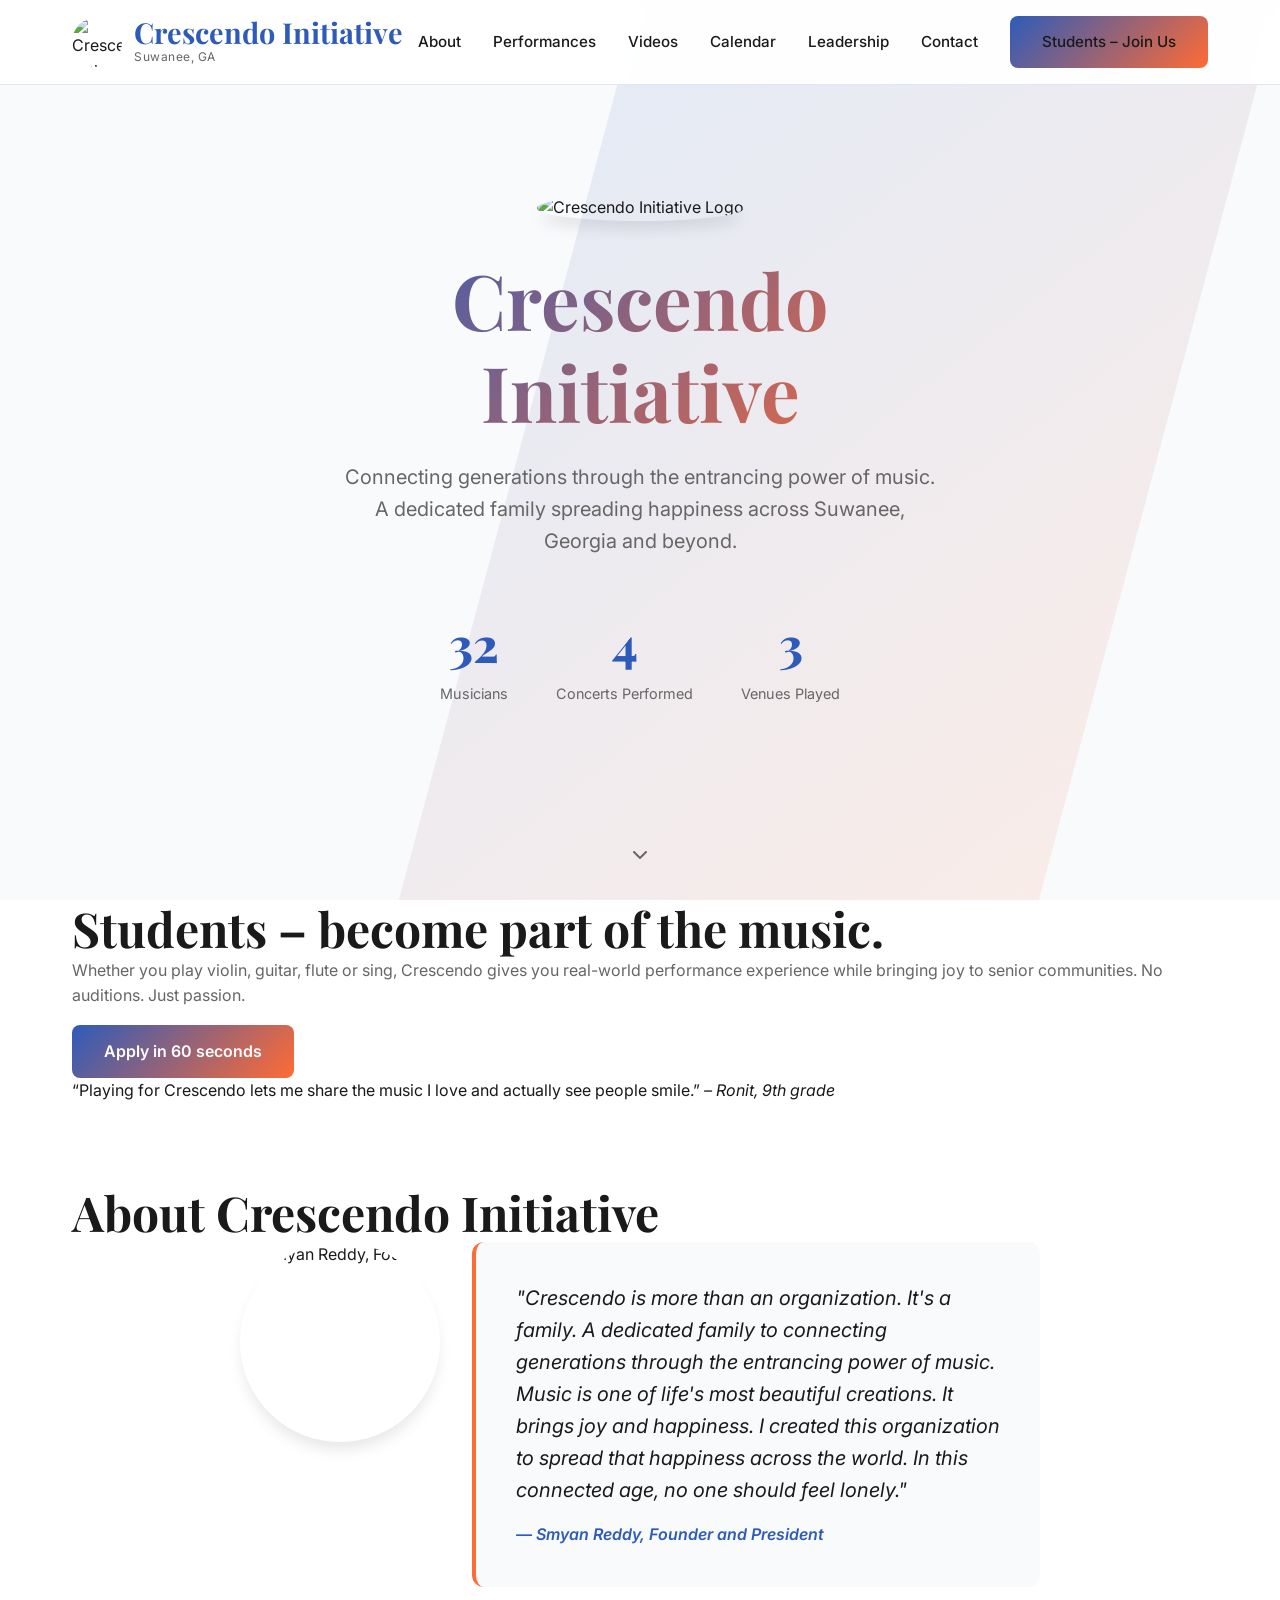
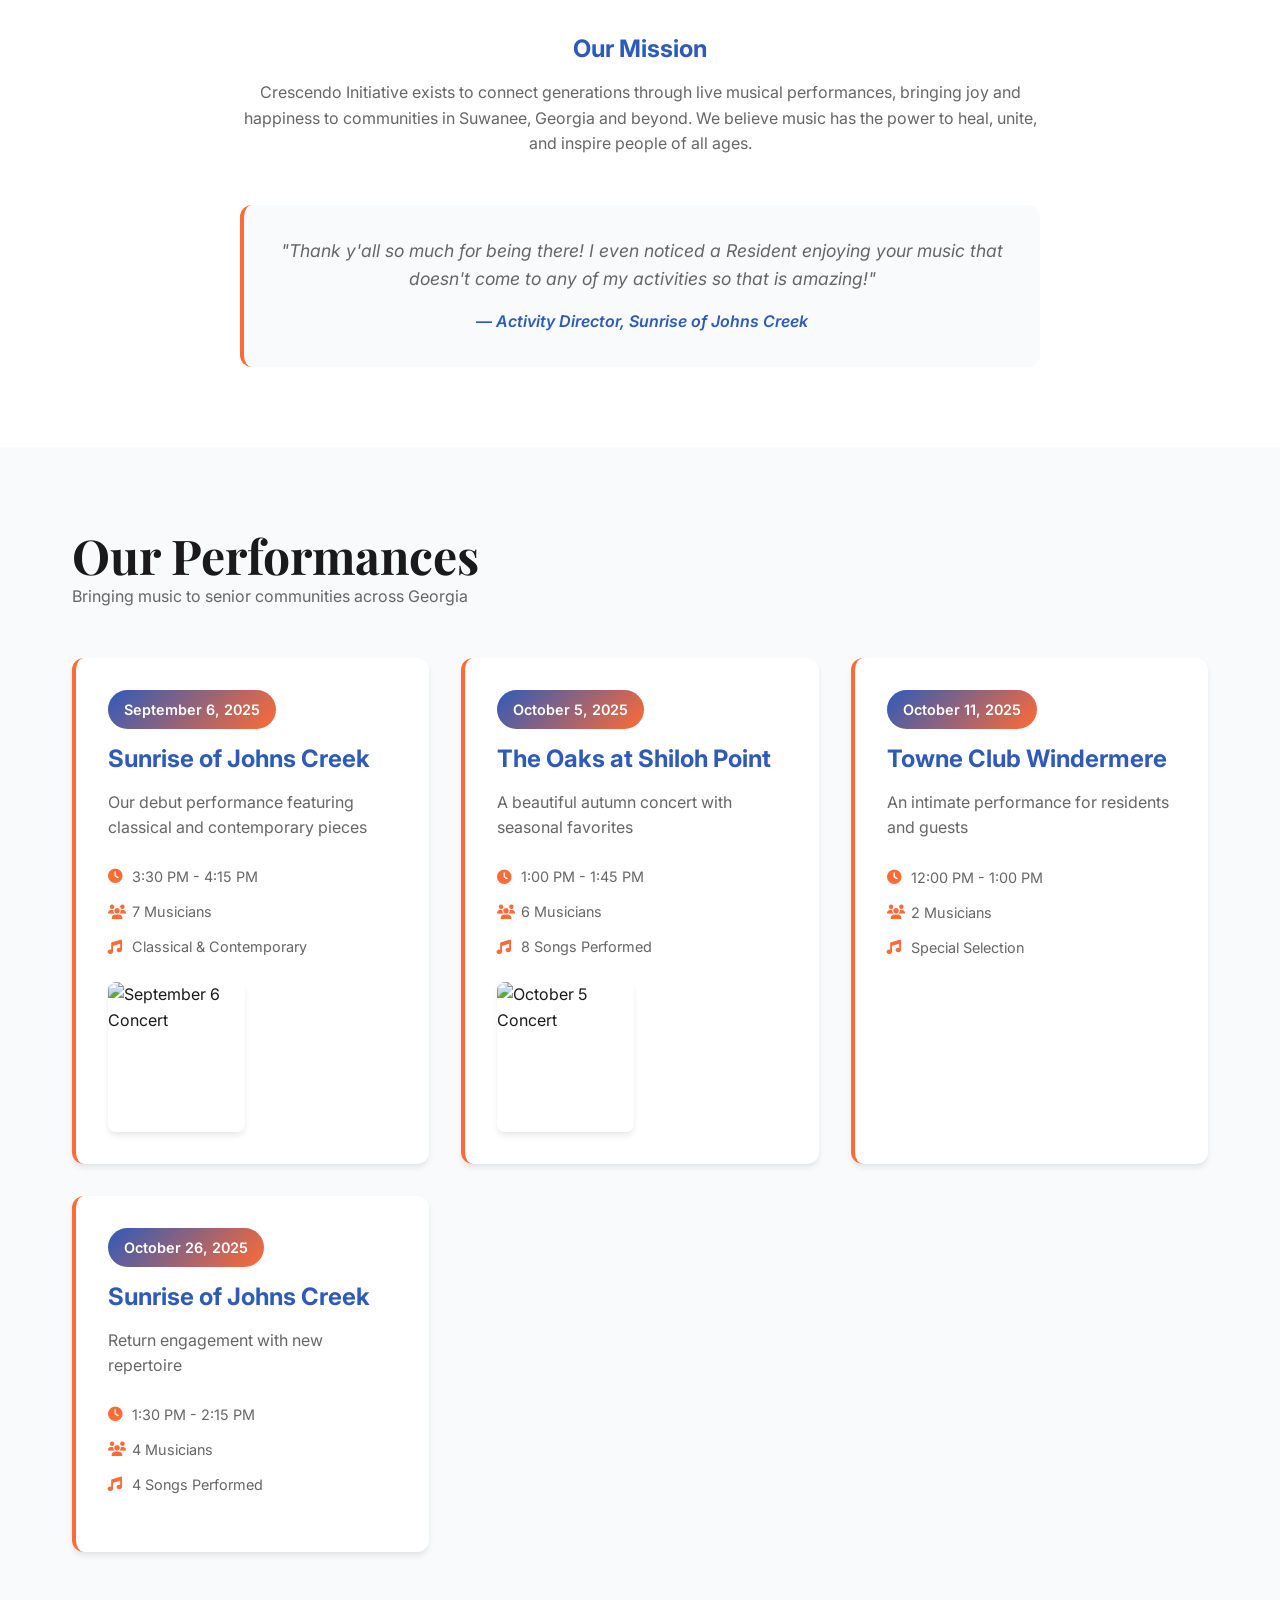
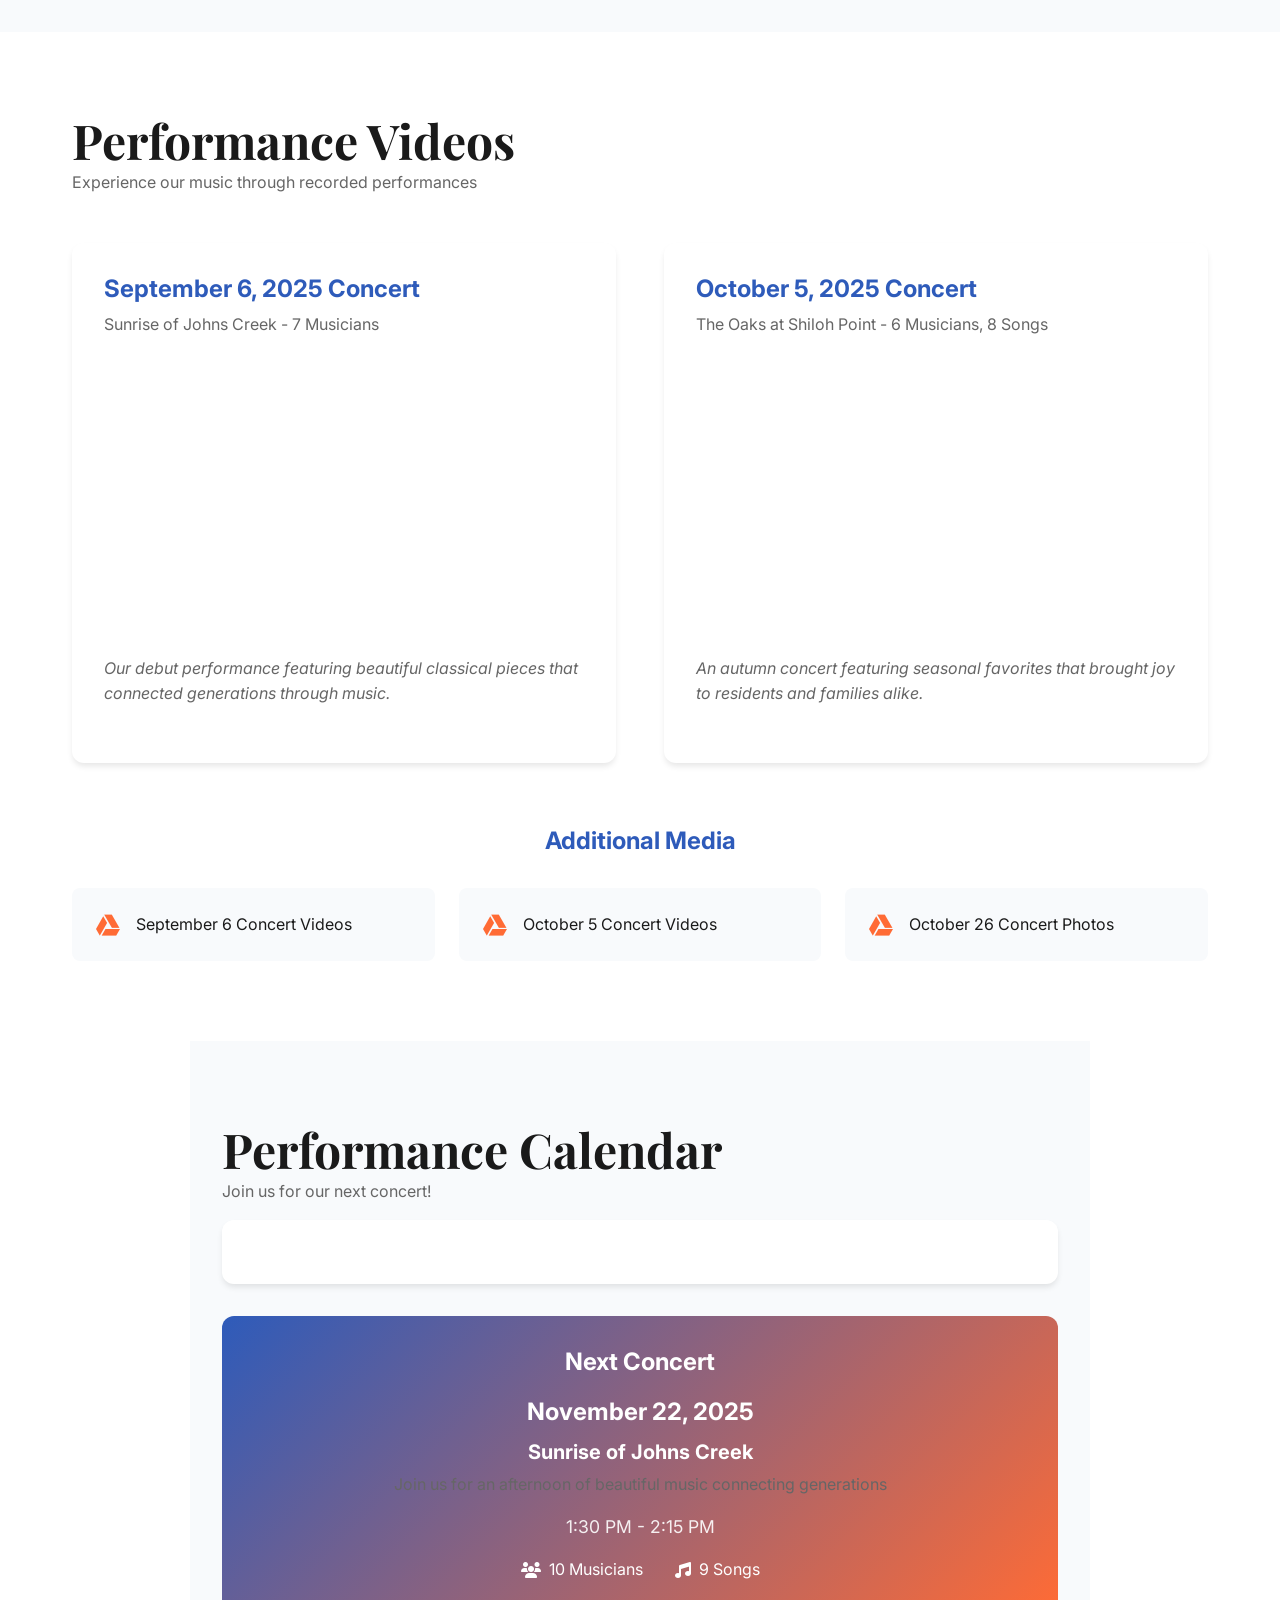
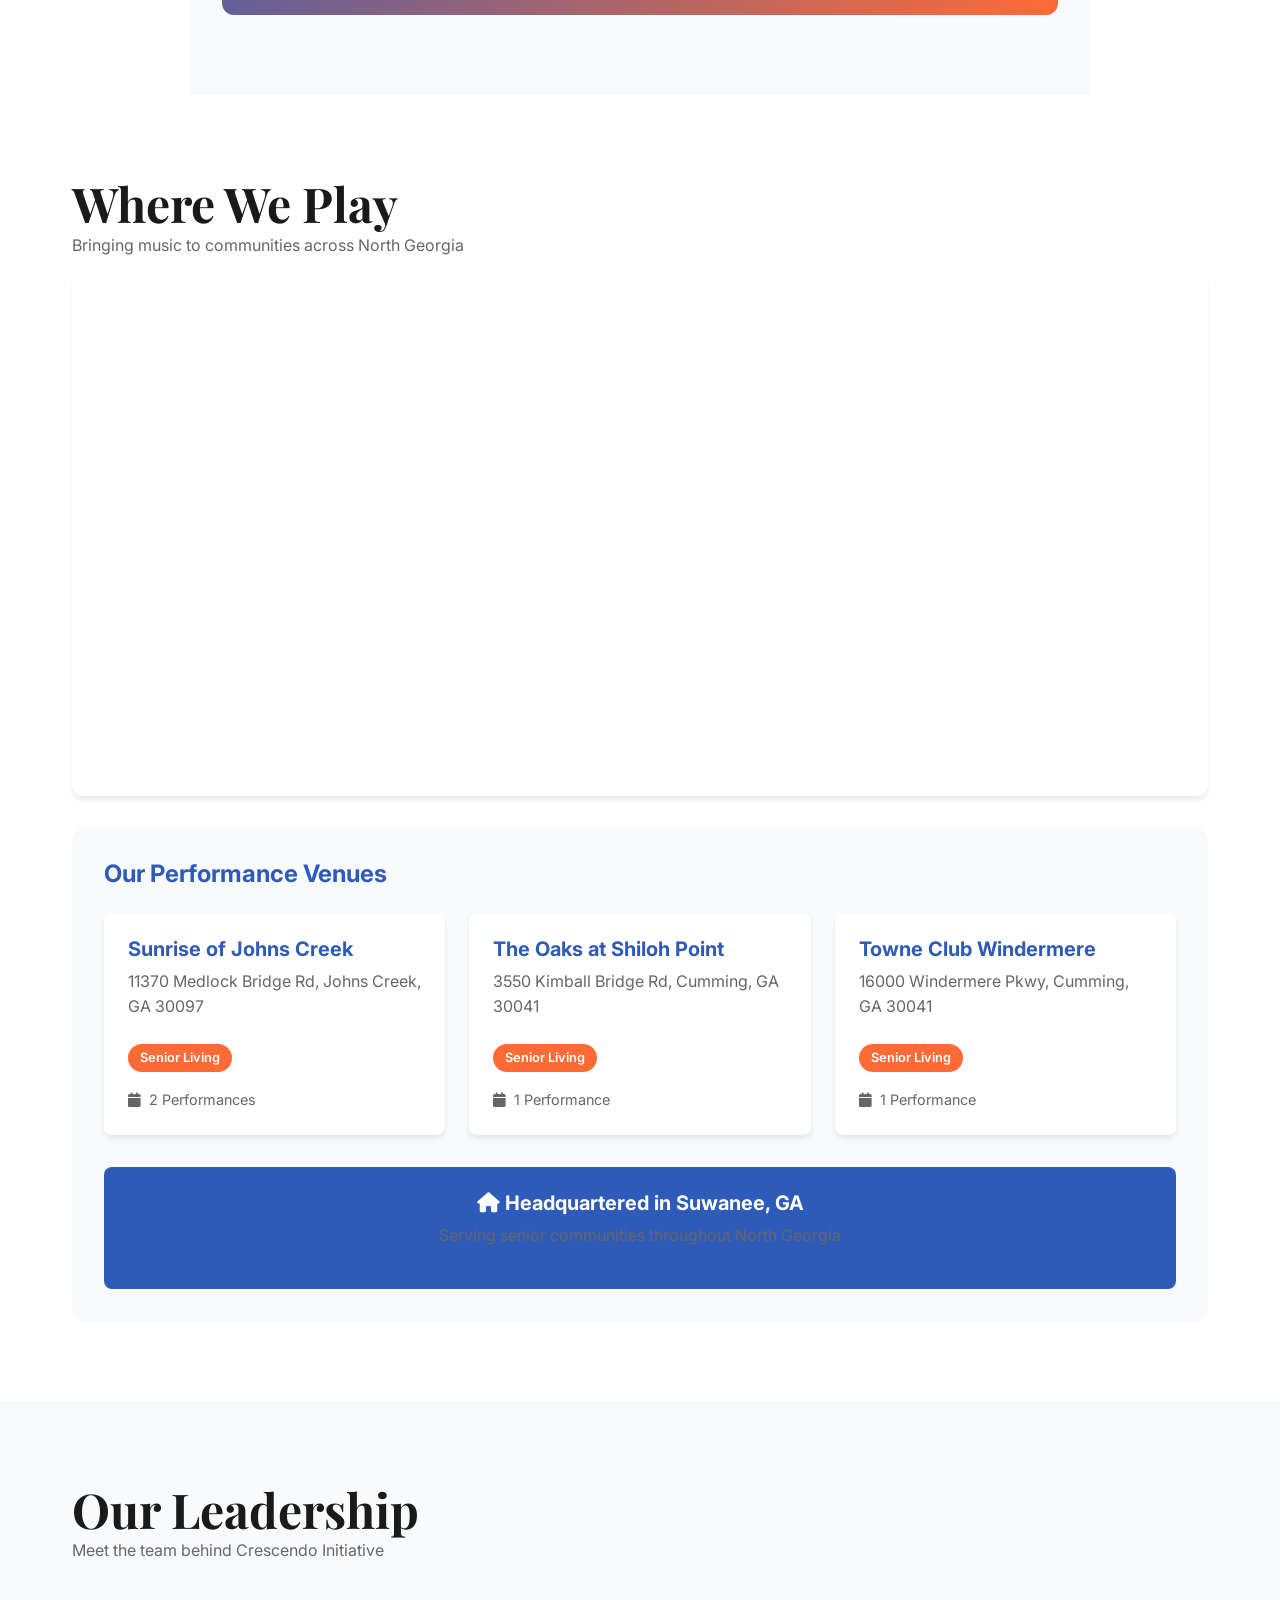
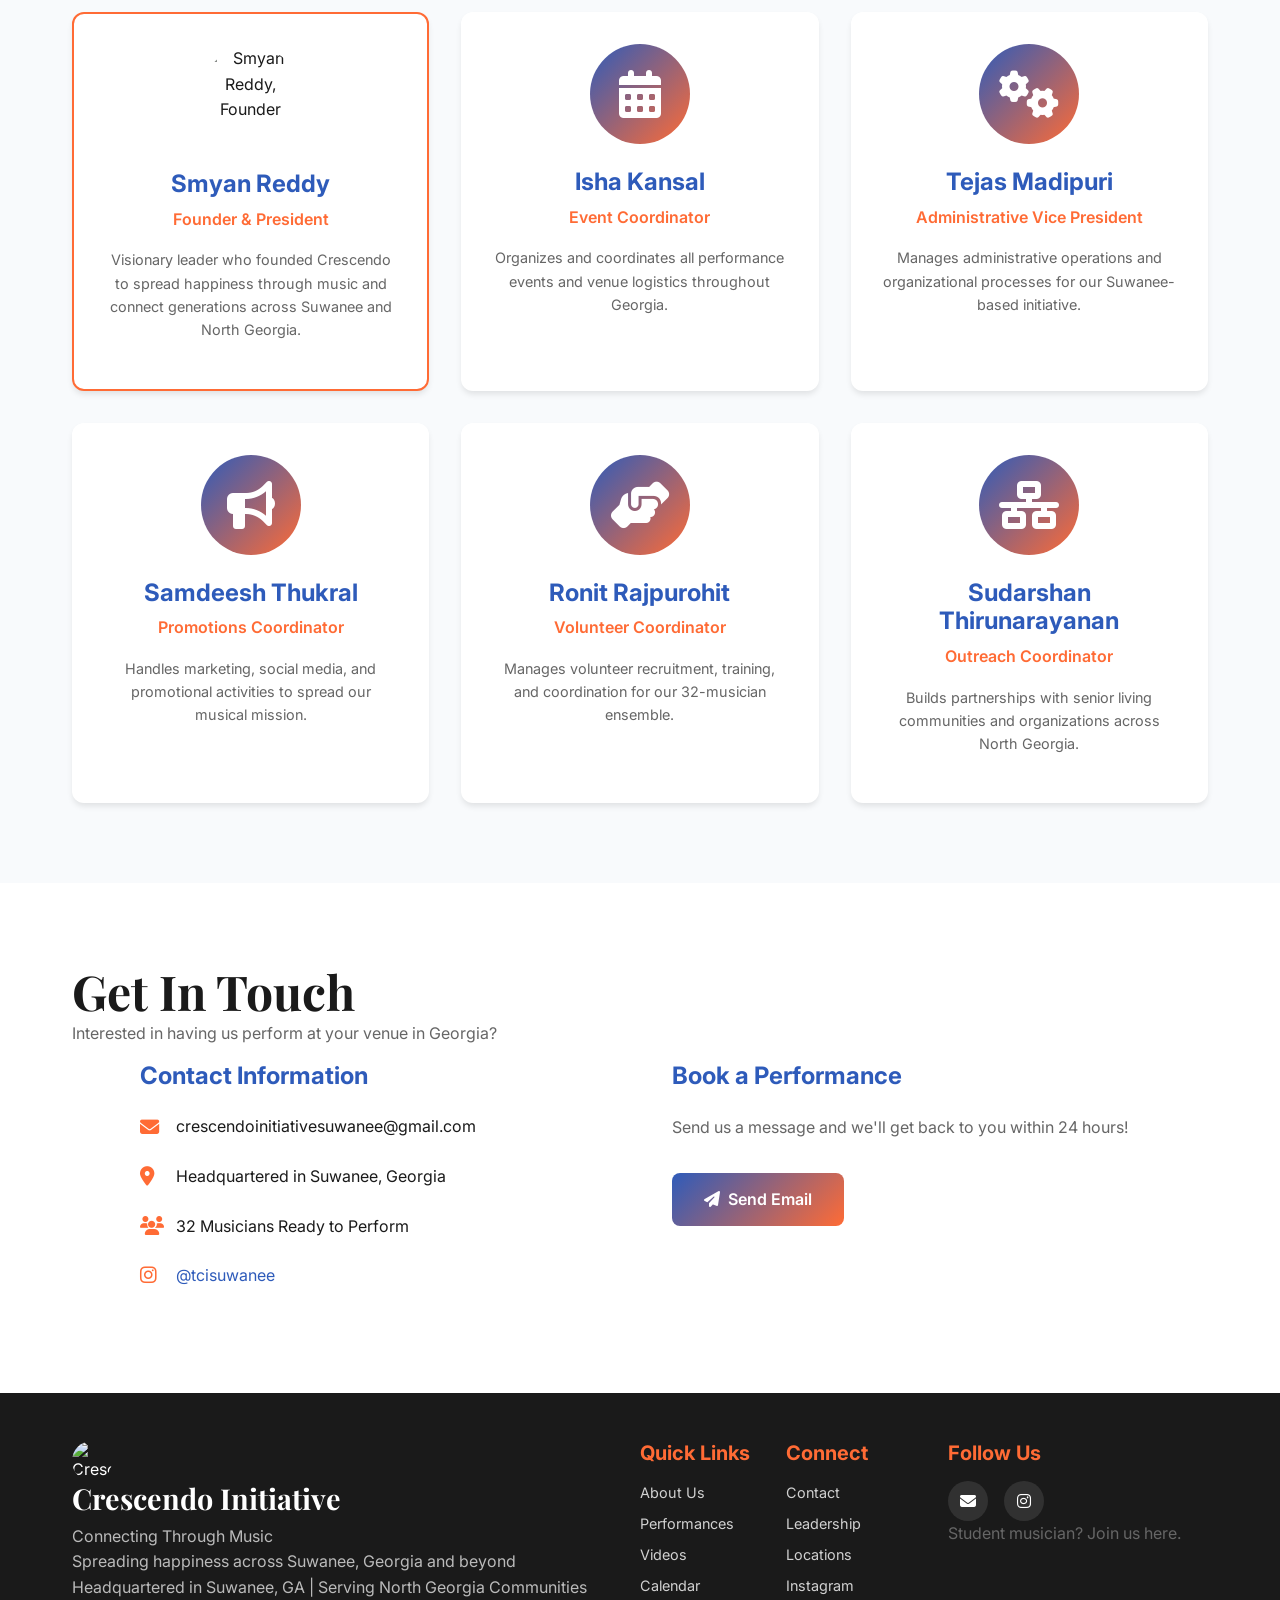
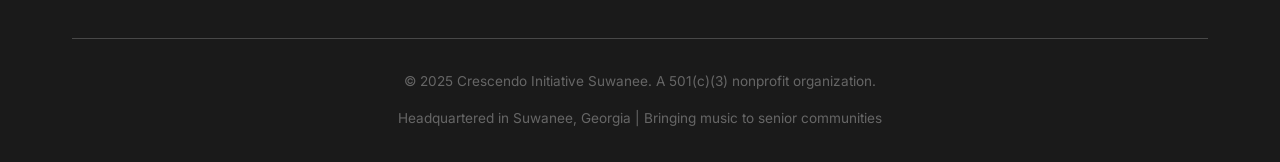
==== commit 74c8d257: "Update index.html" ====
--- a/index.html
+++ b/index.html
@@ -51,6 +51,8 @@
                 <li><a href="#calendar">Calendar</a></li>
                 <li><a href="#leadership">Leadership</a></li>
                 <li><a href="#contact">Contact</a></li>
+                <!-- NEW: permanent nav link for students -->
+                <li><a href="#student-join" class="btn-primary">Students – Join Us</a></li>
             </ul>
             <div class="hamburger">
                 <span></span><span></span><span></span>
@@ -84,6 +86,21 @@
         </div>
         <div class="scroll-indicator">
             <i class="fas fa-chevron-down"></i>
+        </div>
+    </section>
+
+    <!-- NEW: Student recruitment section -->
+    <section id="student-join" class="student-join">
+        <div class="container">
+            <div class="join-inner" data-aos="fade-up">
+                <h2>Students – become part of the music.</h2>
+                <p>Whether you play violin, guitar, flute or sing, Crescendo gives you real-world performance experience while bringing joy to senior communities. No auditions. Just passion.</p>
+                <a href="https://docs.google.com/forms/d/e/1FAIpQLSd6Xfv5qv4L3oTVNBPDVMf8IW5ibM_KeeHw91f5zVq6A-N52Q/viewform" target="_blank" class="btn-cta-primary">Apply in 60 seconds</a>
+                <blockquote>
+                    “Playing for Crescendo lets me share the music I love and actually see people smile.”
+                    <cite>– Ronit, 9th grade</cite>
+                </blockquote>
+            </div>
         </div>
     </section>
 
@@ -133,7 +150,6 @@
                     </div>
                     <div class="performance-images">
                         <img src="images/9-6-concert-1.jpg" alt="September 6 Concert" class="perf-img">
-                        <img src="images/9-6-concert-2.jpg" alt="September 6 Concert" class="perf-img">
                     </div>
                 </div>
                 
@@ -148,7 +164,6 @@
                     </div>
                     <div class="performance-images">
                         <img src="images/10-5-concert-1.jpg" alt="October 5 Concert" class="perf-img">
-                        <img src="images/10-5-concert-2.jpg" alt="October 5 Concert" class="perf-img">
                     </div>
                 </div>
                 
@@ -172,29 +187,25 @@
                         <div class="detail-item"><i class="fas fa-users"></i> 4 Musicians</div>
                         <div class="detail-item"><i class="fas fa-music"></i> 4 Songs Performed</div>
                     </div>
-                    <div class="performance-images">
-                        <img src="images/10-26-concert-1.jpg" alt="October 26 Concert" class="perf-img">
-                    </div>
-                </div>
-            </div>
-        </div>
-    </section>
-
-    <!-- Videos Section -->
+                </div>
+            </div>
+        </div>
+    </section>
+
+    <!-- Videos Section (GitHub-friendly) -->
     <section id="videos" class="videos">
         <div class="container">
             <h2 class="section-title" data-aos="fade-up">Performance Videos</h2>
             <p class="section-subtitle" data-aos="fade-up" data-aos-delay="100">Experience our music through recorded performances</p>
             
             <div class="video-grid">
+                <!-- NEW: lightweight placeholders instead of heavy mp4 -->
                 <div class="video-card" data-aos="fade-up" data-aos-delay="200">
                     <h3>September 6, 2025 Concert</h3>
                     <p>Sunrise of Johns Creek - 7 Musicians</p>
                     <div class="video-container">
-                        <video controls class="performance-video">
-                            <source src="videos/PXL_20250906_195854776.mp4" type="video/mp4">
-                            Your browser does not support the video tag.
-                        </video>
+                        <iframe src="https://youtu.be/NfDEAJPcxFo" 
+                                title="September 6 Concert" frameborder="0" allowfullscreen></iframe>
                     </div>
                     <p class="video-description">Our debut performance featuring beautiful classical pieces that connected generations through music.</p>
                 </div>
@@ -203,10 +214,8 @@
                     <h3>October 5, 2025 Concert</h3>
                     <p>The Oaks at Shiloh Point - 6 Musicians, 8 Songs</p>
                     <div class="video-container">
-                        <video controls class="performance-video">
-                            <source src="videos/IMG_4737.mp4" type="video/mp4">
-                            Your browser does not support the video tag.
-                        </video>
+                        <iframe src="https://youtu.be/nBsH4xBeG0M" 
+                                title="October 5 Concert" frameborder="0" allowfullscreen></iframe>
                     </div>
                     <p class="video-description">An autumn concert featuring seasonal favorites that brought joy to residents and families alike.</p>
                 </div>
@@ -448,6 +457,10 @@
                         <a href="mailto:crescendoinitiativesuwanee@gmail.com"><i class="fas fa-envelope"></i></a>
                         <a href="https://www.instagram.com/tcisuwanee/" target="_blank"><i class="fab fa-instagram"></i></a>
                     </div>
+                    <!-- NEW: second student CTA -->
+                    <div class="student-cta-footer">
+                        <p>Student musician? <a href="https://docs.google.com/forms/d/e/1FAIpQLSd6Xfv5qv4L3oTVNBPDVMf8IW5ibM_KeeHw91f5zVq6A-N52Q/viewform" target="_blank">Join us here.</a></p>
+                    </div>
                 </div>
             </div>
             <div class="footer-bottom">
@@ -462,4 +475,4 @@
     <script src='https://cdn.jsdelivr.net/npm/fullcalendar@5.11.3/main.min.js'></script>
     <script src="script.js"></script>
 </body>
-</html>+</html>
